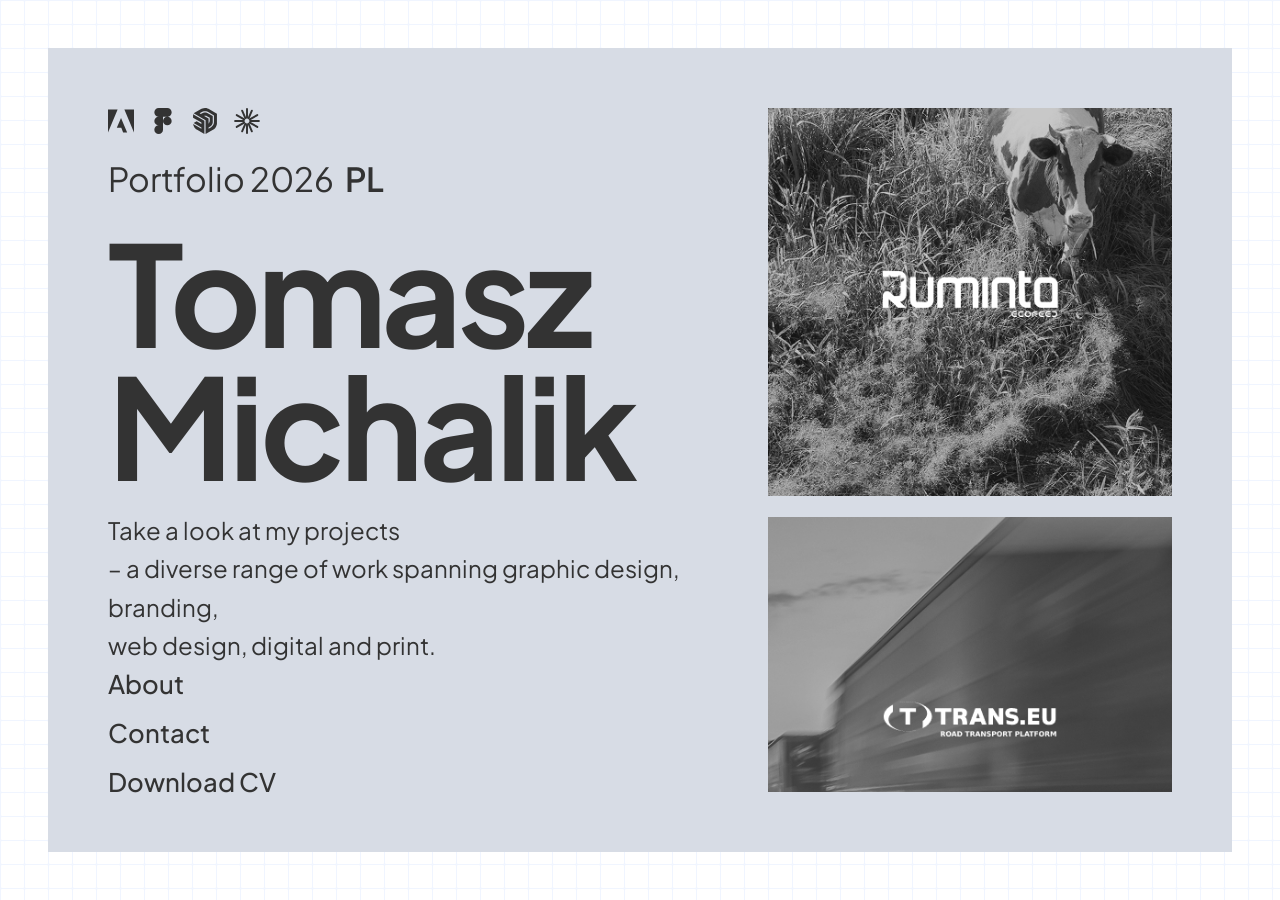
==== index-en.html @ 802dff2e "Nowy projekt: eneon (identyfikacja + strona www) - Układ galerii jak salon masażu (3 małe kafle + du" ====
<!DOCTYPE html>
<html lang="en">
<head>
  <meta charset="utf-8">
  <meta name="viewport" content="width=device-width, initial-scale=1">
  <title>Tomasz Michalik — Portfolio 2026</title>
  <meta name="description" content="Portfolio 2026 — Tomasz Michalik, UI / UX Designer. Selected work, approach and contact.">
  <link rel="icon" href="favicon.svg" type="image/svg+xml">
  <link rel="preconnect" href="https://fonts.googleapis.com">
  <link rel="preconnect" href="https://fonts.gstatic.com" crossorigin>
  <link href="https://fonts.googleapis.com/css2?family=Plus+Jakarta+Sans:wght@300;400;500;600;700;800&display=swap" rel="stylesheet">
  <link rel="stylesheet" href="css/styles.css">
</head>
<body class="home">

  <main class="home-frame">

    <!-- LEFT COLUMN: hero -->
    <section class="hero-left">
      <div class="hero-top">
        <div class="hero-tools" aria-label="Tools">
          <svg viewBox="0 0 24 24" fill="currentColor" role="img" aria-label="Adobe"><path d="M13.97 22.62l-1.69-4.28H8.12l3.9-9.14 5.66 13.42zM8.88 1.38H0v21.24L8.88 1.38zM24 1.38h-8.88L24 22.62V1.38z"/></svg>
          <svg viewBox="0 0 24 24" fill="currentColor" role="img" aria-label="Figma"><path d="M12 12a4 4 0 1 1 8 0 4 4 0 0 1-8 0zM8 24a4 4 0 0 0 4-4v-4H8a4 4 0 1 0 0 8zM4 12a4 4 0 0 1 4-4h4v8H8a4 4 0 0 1-4-4zM4 4a4 4 0 0 1 4-4h4v8H8a4 4 0 0 1-4-4zM12 0h4a4 4 0 1 1 0 8h-4V0z"/></svg>
          <svg viewBox="0 0 24 24" fill="currentColor" role="img" aria-label="SketchUp"><path d="M.968 9.027l7.717 4.428-.006 1.32-4.39-2.518-2.763 1.57 7.148 4.12.005 1.27-7.658-4.405c.02.516.488 2.106 1.383 3.337.91 1.247 1.946 1.776 1.946 1.776L11.428 24V11.849L.975 5.846zm22.064-3.8L15.22.723S13.982 0 12.008 0C9.952 0 8.76.746 8.76.746l-7.236 4.14 11.009 6.328V24l7.245-4.136s1.295-.715 2.279-2.414c.867-1.496.975-2.943.975-2.943zM11.251 7.308s1.615-.298 2.98.49l2.171 1.25s.003 1.097.003 2.736c0 1.313-1.112 2.674-1.112 2.674l.002-4.816zm6.402 10.562l-2.358 1.353v-1.269l1.835-1.05c1.748-1.26 2.037-3.117 2.037-3.761l-.007-5.705-5.006-2.881s-.76-.499-2.129-.499c-1.367 0-2.113.461-2.113.461L8.154 5.53l-1.11-.641L9.473 3.5s.95-.527 2.544-.527c1.462 0 2.6.571 2.6.571L20.27 6.81l-.007 6.226c.04.957-.406 3.296-2.61 4.835z"/></svg>
          <svg viewBox="0 0 24 24" role="img" aria-label="Claude"><g stroke="currentColor" stroke-width="1.8" stroke-linecap="round"><line x1="15" y1="12" x2="23" y2="12"/><line x1="14.6" y1="13.5" x2="21.5" y2="17.5"/><line x1="13.5" y1="14.6" x2="16.5" y2="21.5"/><line x1="12" y1="15" x2="12" y2="23"/><line x1="10.5" y1="14.6" x2="7.5" y2="21.5"/><line x1="9.4" y1="13.5" x2="2.5" y2="17.5"/><line x1="9" y1="12" x2="1" y2="12"/><line x1="9.4" y1="10.5" x2="2.5" y2="6.5"/><line x1="10.5" y1="9.4" x2="7.5" y2="2.5"/><line x1="12" y1="9" x2="12" y2="1"/><line x1="13.5" y1="9.4" x2="16.5" y2="2.5"/><line x1="14.6" y1="10.5" x2="21.5" y2="6.5"/></g></svg>
        </div>
        <a class="hero-eyebrow hero-lang" href="index.html" aria-label="Przełącz na polski">Portfolio 2026 <span class="lang">PL</span></a>
        <h1 class="hero-name">Tomasz<br>Michalik</h1>
        <p class="hero-role">Take a look at my projects<br>– a diverse range of work spanning graphic design, branding,<br>web design, digital and print.</p>
      </div>
      <nav class="hero-nav" aria-label="Navigation">
        <a href="o-mnie-en.html">About</a>
        <a href="kontakt-en.html">Contact</a>
        <a href="assets/CV%20Tomasz%20Michalik.pdf" download="CV Tomasz Michalik.pdf">Download CV</a>
      </nav>
    </section>

    <!-- RIGHT COLUMN: vertical gallery (scrolls inside the column) -->
    <aside class="hero-gallery" aria-label="Selected work">
      <a class="work" href="praca.html?id=1&lang=en">
        <img src="images/ruminta/miniatura.jpg" alt="ruminta" loading="lazy">
        <div class="work__info"><h3>ruminta</h3><p>Visual identity</p><span class="work__cta">See more <span class="arrow">→</span></span></div>
      </a>
      <a class="work" href="praca.html?id=2&lang=en">
        <img src="images/trans/miniatura.jpg" alt="trans" loading="lazy">
        <div class="work__info"><h3>trans</h3><p>Trade-show & print</p><span class="work__cta">See more <span class="arrow">→</span></span></div>
      </a>
      <a class="work" href="praca.html?id=3&lang=en">
        <img src="images/pitd/miniatura.jpg" alt="PITD" loading="lazy">
        <div class="work__info"><h3>PITD</h3><p>Reports & publications</p><span class="work__cta">See more <span class="arrow">→</span></span></div>
      </a>
      <a class="work" href="praca.html?id=7&lang=en">
        <img src="images/malamut/miniatura.jpg" alt="malamut" loading="lazy">
        <div class="work__info"><h3>malamut</h3><p>Social media & AI film</p><span class="work__cta">See more <span class="arrow">→</span></span></div>
      </a>
      <a class="work" href="praca.html?id=8&lang=en">
        <img src="images/salon-masazu/miniatura.jpg" alt="massage salon" loading="lazy">
        <div class="work__info"><h3>massage salon</h3><p>New project</p><span class="work__cta">See more <span class="arrow">→</span></span></div>
      </a>
      <a class="work" href="praca.html?id=9&lang=en">
        <img src="images/eneon/miniatura.jpg" alt="eneon" loading="lazy">
        <div class="work__info"><h3>eneon</h3><p>New project</p><span class="work__cta">See more <span class="arrow">→</span></span></div>
      </a>
      <a class="work" href="praca.html?id=5&lang=en">
        <img src="images/vetamina/miniatura.jpg" alt="VetAnima" loading="lazy">
        <div class="work__info"><h3>VetAnima</h3><p>Branding & packaging</p><span class="work__cta">See more <span class="arrow">→</span></span></div>
      </a>
      <a class="work" href="praca.html?id=6&lang=en">
        <img src="images/logo/miniatura.jpg" alt="Logotypes" loading="lazy">
        <div class="work__info"><h3>Logotypes</h3><p>Logo design</p><span class="work__cta">See more <span class="arrow">→</span></span></div>
      </a>
      <a class="work" href="https://portfolio-tomasz-michalik-2026.vercel.app/index-en" target="_blank" rel="noopener">
        <img src="images/ux.jpg" alt="UI / UX Design" loading="lazy">
        <div class="work__info"><h3>UI / UX Design</h3><p>Product portfolio</p><span class="work__cta">View portfolio <span class="arrow">→</span></span></div>
      </a>
    </aside>

  </main>

  <script src="js/main.js"></script>
</body>
</html>
---- css/styles.css ----
/* =========================================================================
   Portfolio Tomasz Michalik — style współdzielone
   Minimalizm czarno-biały, dużo whitespace'u, sans-serif.
   Wszystkie kolory jako zmienne CSS → łatwa zmiana motywu / dark mode później.
   ========================================================================= */

:root {
  --bg:        #ffffff;
  --bg-soft:   #f5f5f4;
  --fg:        #333333;
  --muted:     #6b6b6b;
  --line:      #e6e6e4;
  --card:      #f7f7f6;
  --accent:    #333333;
  --accent-fg: #ffffff;

  --green:     #D7DCE5;   /* kolor tła panelu strony głównej (dawniej zielony) */
  --frame:     48px;      /* ramka dookoła hero */

  --maxw: 1180px;
  --gutter: clamp(20px, 5vw, 64px);
  --radius: 0px;   /* surowy charakter — bez zaokrągleń */

  --font-body: "Plus Jakarta Sans", system-ui, -apple-system, "Segoe UI", Roboto, sans-serif;
  --font-head: "Plus Jakarta Sans", var(--font-body);

  --ease: cubic-bezier(0.22, 1, 0.36, 1);
  --dur: 0.6s;
}

/* ----- reset ----- */
*, *::before, *::after { box-sizing: border-box; margin: 0; padding: 0; }
html { scroll-behavior: smooth; -webkit-text-size-adjust: 100%; }
body {
  font-family: var(--font-body);
  background: var(--bg);
  color: var(--fg);
  line-height: 1.6;
  font-size: 17px;
  -webkit-font-smoothing: antialiased;
  text-rendering: optimizeLegibility;
}
img { max-width: 100%; display: block; }
a { color: inherit; text-decoration: none; }
ul { list-style: none; }
button { font: inherit; cursor: pointer; border: none; background: none; color: inherit; }

/* ----- layout ----- */
.wrap { width: 100%; max-width: var(--maxw); margin-inline: auto; padding-inline: var(--gutter); }
section { padding-block: clamp(64px, 12vh, 140px); }
.eyebrow {
  font-size: 13px; letter-spacing: 0.18em; text-transform: uppercase;
  color: var(--muted); font-weight: 600;
}

/* ----- typografia ----- */
h1, h2, h3 { font-family: var(--font-head); font-weight: 600; line-height: 1.05; letter-spacing: -0.02em; }
h1 { font-size: clamp(2.6rem, 9vw, 6.2rem); }
h2 { font-size: clamp(1.9rem, 4.5vw, 3.2rem); }
h3 { font-size: clamp(1.2rem, 2.4vw, 1.6rem); }
.lead { font-size: clamp(1.05rem, 2.2vw, 1.35rem); color: var(--muted); max-width: 56ch; }

/* =========================================================================
   Nawigacja (sticky, przezroczysta → tło + cień po przewinięciu)
   ========================================================================= */
.nav {
  position: fixed; inset: 0 0 auto 0; z-index: 100;
  display: flex; align-items: center; justify-content: space-between;
  padding: 18px var(--gutter);
  transition: background var(--dur) var(--ease), box-shadow var(--dur) var(--ease), padding var(--dur) var(--ease);
}
.nav.scrolled {
  background: color-mix(in srgb, var(--bg) 82%, transparent);
  backdrop-filter: saturate(180%) blur(12px);
  box-shadow: 0 1px 0 var(--line);
  padding-block: 12px;
}
.nav__brand { font-family: var(--font-head); font-weight: 600; font-size: 1.05rem; letter-spacing: -0.01em; }
.nav__brand span { color: var(--muted); }
.nav__links { display: flex; gap: 28px; align-items: center; }
.nav__links a {
  position: relative; font-size: 0.96rem; color: var(--muted);
  transition: color 0.25s var(--ease);
}
.nav__links a::after {
  content: ""; position: absolute; left: 0; bottom: -6px; height: 2px; width: 0;
  background: var(--fg); transition: width 0.3s var(--ease);
}
.nav__links a:hover { color: var(--fg); }
.nav__links a:hover::after { width: 100%; }
.nav__links a.active { color: var(--fg); }
.nav__links a.active::after { width: 100%; }

.nav__toggle { display: none; width: 28px; height: 22px; position: relative; }
.nav__toggle span {
  position: absolute; left: 0; height: 2px; width: 100%; background: var(--fg);
  transition: transform 0.3s var(--ease), opacity 0.3s var(--ease);
}
.nav__toggle span:nth-child(1) { top: 2px; }
.nav__toggle span:nth-child(2) { top: 10px; }
.nav__toggle span:nth-child(3) { top: 18px; }
.nav.open .nav__toggle span:nth-child(1) { transform: translateY(8px) rotate(45deg); }
.nav.open .nav__toggle span:nth-child(2) { opacity: 0; }
.nav.open .nav__toggle span:nth-child(3) { transform: translateY(-8px) rotate(-45deg); }

/* =========================================================================
   Przyciski
   ========================================================================= */
.btn {
  display: inline-flex; align-items: center; gap: 10px;
  padding: 14px 26px;
  font-weight: 500; font-size: 0.98rem;
  background: var(--accent); color: var(--accent-fg);
  transition: transform 0.3s var(--ease), box-shadow 0.3s var(--ease), opacity 0.3s var(--ease);
}
.btn:hover { transform: translateY(-2px); box-shadow: 0 12px 30px -12px var(--accent); }
.btn:active { transform: translateY(0); }
.btn .arrow { transition: transform 0.3s var(--ease); }
.btn:hover .arrow { transform: translateX(4px); }
.btn--ghost { background: transparent; color: var(--fg); border: 1px solid var(--line); }
.btn--ghost:hover { background: var(--bg-soft); box-shadow: none; }

/* =========================================================================
   Hero (Start) — kaskadowe wejście elementów
   ========================================================================= */
.hero { min-height: 100svh; display: flex; align-items: center; padding-top: 80px; }
.hero__inner { display: flex; flex-direction: column; gap: 22px; }
.hero h1 { margin-top: 6px; }
.hero__title-2 { color: var(--muted); }
.hero__cta { margin-top: 14px; display: flex; gap: 14px; flex-wrap: wrap; }

/* wejście */
.fade-up { opacity: 0; transform: translateY(26px); animation: fadeUp 0.9s var(--ease) forwards; }
.fade-up.d1 { animation-delay: 0.05s; }
.fade-up.d2 { animation-delay: 0.18s; }
.fade-up.d3 { animation-delay: 0.31s; }
.fade-up.d4 { animation-delay: 0.44s; }
.fade-up.d5 { animation-delay: 0.57s; }
@keyframes fadeUp { to { opacity: 1; transform: none; } }

/* =========================================================================
   Scroll-reveal (IntersectionObserver dodaje .is-visible)
   ========================================================================= */
.reveal { opacity: 0; transform: translateY(32px); transition: opacity 0.8s var(--ease), transform 0.8s var(--ease); }
.reveal.is-visible { opacity: 1; transform: none; }
.reveal.d1 { transition-delay: 0.08s; }
.reveal.d2 { transition-delay: 0.16s; }
.reveal.d3 { transition-delay: 0.24s; }
.reveal.d4 { transition-delay: 0.32s; }

/* nagłówek sekcji */
.section-head { display: flex; flex-direction: column; gap: 14px; margin-bottom: clamp(32px, 6vh, 64px); max-width: 70ch; }

/* =========================================================================
   Siatka projektów + karty
   ========================================================================= */
.grid {
  display: grid; gap: clamp(16px, 2.5vw, 28px);
  grid-template-columns: repeat(auto-fill, minmax(min(100%, 320px), 1fr));
}
.card {
  position: relative; overflow: hidden; border-radius: var(--radius);
  background: var(--card); border: 1px solid var(--line);
  aspect-ratio: 4 / 3; cursor: pointer;
  transition: transform 0.4s var(--ease), box-shadow 0.4s var(--ease);
}
.card:hover { transform: translateY(-6px); box-shadow: 0 24px 50px -24px rgba(0,0,0,0.28); }
.card__media { width: 100%; height: 100%; }
.card__media img { width: 100%; height: 100%; object-fit: cover; transition: transform 0.7s var(--ease); }
.card:hover .card__media img { transform: scale(1.06); }
.card__overlay {
  position: absolute; inset: auto 0 0 0; padding: 20px;
  display: flex; align-items: flex-end; justify-content: space-between; gap: 12px;
  background: linear-gradient(to top, rgba(0,0,0,0.62), transparent);
  color: #fff; transform: translateY(8px); opacity: 0;
  transition: opacity 0.4s var(--ease), transform 0.4s var(--ease);
}
.card:hover .card__overlay { opacity: 1; transform: none; }
.card__title { font-family: var(--font-head); font-weight: 600; font-size: 1.1rem; }
.card__tag { font-size: 0.82rem; opacity: 0.8; }
.card__plus {
  width: 38px; height: 38px; border-radius: 50%; flex: none;
  display: grid; place-items: center; background: rgba(255,255,255,0.16);
  border: 1px solid rgba(255,255,255,0.4);
}

/* =========================================================================
   Lightbox
   ========================================================================= */
.lightbox {
  position: fixed; inset: 0; z-index: 200; display: grid; place-items: center;
  padding: clamp(16px, 5vw, 60px);
  background: rgba(10,10,10,0.92); backdrop-filter: blur(6px);
  opacity: 0; visibility: hidden; transition: opacity 0.35s var(--ease), visibility 0.35s;
}
.lightbox.open { opacity: 1; visibility: visible; }
.lightbox__img {
  max-width: 100%; max-height: 82vh; border-radius: 10px;
  transform: scale(0.94); transition: transform 0.35s var(--ease);
  box-shadow: 0 30px 80px -20px rgba(0,0,0,0.6);
}
.lightbox.open .lightbox__img { transform: scale(1); }
.lightbox__caption { position: absolute; bottom: 26px; left: 0; right: 0; text-align: center; color: #fff; opacity: 0.85; font-size: 0.95rem; }
.lightbox__btn {
  position: absolute; top: 50%; transform: translateY(-50%);
  width: 52px; height: 52px; border-radius: 50%;
  display: grid; place-items: center; color: #fff;
  background: rgba(255,255,255,0.1); border: 1px solid rgba(255,255,255,0.25);
  transition: background 0.25s var(--ease), transform 0.25s var(--ease);
}
.lightbox__btn:hover { background: rgba(255,255,255,0.22); }
.lightbox__prev { left: clamp(10px, 3vw, 32px); }
.lightbox__next { right: clamp(10px, 3vw, 32px); }
.lightbox__close { top: clamp(16px, 4vw, 32px); right: clamp(16px, 4vw, 32px); transform: none; }
.lightbox__close:hover { transform: rotate(90deg); }
@media (max-width: 640px) {
  .lightbox__prev { left: 8px; } .lightbox__next { right: 8px; }
  .lightbox__btn { width: 44px; height: 44px; }
}

/* =========================================================================
   O mnie
   ========================================================================= */

/* =========================================================================
   Kontakt
   ========================================================================= */
.contact__big { font-family: var(--font-head); font-weight: 600; font-size: clamp(2rem, 7vw, 4.2rem); letter-spacing: -0.02em; overflow-wrap: anywhere; }
.contact__big a { background: linear-gradient(var(--fg), var(--fg)) left bottom / 0% 2px no-repeat; transition: background-size 0.4s var(--ease); }
.contact__big a:hover { background-size: 100% 2px; }
.socials { display: grid; grid-template-columns: repeat(auto-fit, minmax(220px, 1fr)); gap: 16px; margin-top: 48px; }
.social-card {
  display: flex; align-items: center; justify-content: space-between;
  padding: 22px 24px; border-radius: var(--radius);
  border: 1px solid var(--line); background: var(--bg-soft);
  transition: transform 0.3s var(--ease), background 0.3s var(--ease);
}
.social-card:hover { transform: translateY(-4px); background: var(--card); }
.social-card .arrow { transition: transform 0.3s var(--ease); color: var(--muted); }
.social-card:hover .arrow { transform: translate(3px, -3px); color: var(--fg); }

/* =========================================================================
   Stopka
   ========================================================================= */
.footer {
  border-top: 1px solid var(--line);
  padding-block: 48px;
  display: flex; flex-wrap: wrap; gap: 18px; align-items: center; justify-content: space-between;
  color: var(--muted); font-size: 0.92rem;
}
.footer__links { display: flex; gap: 22px; flex-wrap: wrap; }
.footer__links a { transition: color 0.25s var(--ease); }
.footer__links a:hover { color: var(--fg); }

/* =========================================================================
   Responsywność nawigacji (menu mobilne)
   ========================================================================= */
@media (max-width: 720px) {
  .nav__toggle { display: block; z-index: 110; }
  .nav__links {
    position: fixed; inset: 0; flex-direction: column; justify-content: center;
    gap: 26px; background: var(--bg); font-size: 1.4rem;
    transform: translateY(-100%); transition: transform 0.45s var(--ease);
  }
  .nav__links a { color: var(--fg); }
  .nav.open .nav__links { transform: none; }
  .hero { min-height: 92svh; }
}

/* =========================================================================
   STRONA GŁÓWNA — hero pełnoekranowy (zielone tło, ramka 48px,
   lewa kolumna + przewijana pionowa galeria prac)
   ========================================================================= */
body.home {
  background: var(--bg);     /* biały — tworzy ramkę dookoła panelu */
  height: 100svh;
  overflow: hidden;          /* brak scrolla całej strony — tylko galeria scrolluje */
  padding: var(--frame);     /* biały margines 48px z każdej strony */
}
.home-frame {
  height: 100%;
  background: var(--green);  /* zielony panel wewnątrz białej ramki */
  display: grid;
  grid-template-columns: 1fr clamp(340px, 38%, 560px);
  grid-template-rows: minmax(0, 1fr);   /* wiersz wypełnia panel → nav na dole, galeria scrolluje */
  gap: clamp(24px, 3vw, 56px);
  padding: 60px;            /* 60px od narożnika do treści */
}

/* lewa kolumna — blok tekstu u góry, nawigacja na dole */
.hero-left {
  padding: 0;                /* nadpisz globalny section { padding-block } */
  height: 100%; min-height: 0;
  display: grid; grid-template-rows: 1fr auto;   /* tekst u góry, nawigacja w dolnym wierszu */
  color: var(--fg);
  opacity: 0; transform: translateY(20px);
  animation: fadeUp 0.9s var(--ease) 0.05s forwards;
}
.hero-top { align-self: start; }
.hero-tools { display: flex; align-items: center; gap: 16px; margin-bottom: 18px; color: var(--fg); }
.hero-tools svg { width: 26px; height: 26px; display: block; }
.hero-eyebrow { font-size: clamp(22px, 2.6vw, 40px); font-weight: 400; letter-spacing: -0.005em; }
.hero-lang { display: inline-flex; align-items: baseline; gap: 0.35em; width: max-content; position: relative; padding-bottom: 6px; }
.hero-lang::after {
  content: ""; position: absolute; left: 0; bottom: 0; height: 2px; width: 0;
  background: var(--fg); transition: width 0.3s var(--ease);
}
.hero-lang:hover::after { width: 100%; }
.hero-lang .lang { font-size: 1em; font-weight: 600; }
.hero-name {
  font-family: var(--font-head); font-weight: 700;
  font-size: clamp(3.4rem, 11vw, 140px); line-height: 0.95; letter-spacing: -0.03em;
  margin: 0.1em 0 0.14em;
}
.hero-role { font-size: 24px; font-weight: 400; }
.hero-nav { display: flex; flex-direction: column; gap: 6px; align-self: end; }
.hero-nav a {
  width: max-content; font-size: clamp(1.2rem, 2.2vw, 1.6rem); font-weight: 500;
  position: relative; padding-bottom: 2px;
}
.hero-nav a::after {
  content: ""; position: absolute; left: 0; bottom: 0; height: 2px; width: 0;
  background: var(--fg); transition: width 0.3s var(--ease);
}
.hero-nav a:hover::after { width: 100%; }

/* prawa kolumna — galeria */
.hero-gallery {
  height: 100%; overflow-y: auto; overflow-x: hidden;
  display: flex; flex-direction: column; gap: clamp(14px, 1.6vw, 22px);
  scroll-behavior: smooth;
  scrollbar-width: none;            /* ukryj windę (Firefox) */
  -ms-overflow-style: none;
  opacity: 0; transform: translateY(20px);
  animation: fadeUp 0.9s var(--ease) 0.2s forwards;
}
.hero-gallery::-webkit-scrollbar { display: none; }   /* ukryj windę (WebKit) */

.work {
  display: block; position: relative; flex: none; cursor: pointer;
  color: inherit; text-decoration: none;
  overflow: hidden; background: rgba(0,0,0,0.08);
  transition: transform 0.4s var(--ease), box-shadow 0.4s var(--ease);
}
.work img {
  width: 100%; height: auto; display: block;
  filter: grayscale(1) contrast(1.02);
  transition: filter 0.5s var(--ease), transform 0.6s var(--ease);
}
.work:hover { transform: translateY(-3px); box-shadow: 0 22px 44px -22px rgba(0,0,0,0.45); }
.work:hover img { filter: grayscale(0); transform: scale(1.03); }
.work:focus-visible { outline: 3px solid var(--fg); outline-offset: 3px; }

.work__info {
  position: absolute; inset: auto 0 0 0; padding: 18px 20px;
  background: linear-gradient(to top, rgba(0,0,0,0.7), transparent);
  color: #fff; opacity: 0; transform: translateY(10px);
  transition: opacity 0.4s var(--ease), transform 0.4s var(--ease);
}
.work:hover .work__info, .work:focus-visible .work__info { opacity: 1; transform: none; }
.work__info h3, .work__info p { display: none; }   /* na hoverze tylko przycisk */
.work__cta {
  display: inline-flex; align-items: center; gap: 8px;
  padding: 9px 16px; background: #fff; color: #333333;
  font-size: 0.85rem; font-weight: 700; letter-spacing: 0.01em;
}
.work__cta .arrow { transition: transform 0.3s var(--ease); }
.work:hover .work__cta .arrow { transform: translateX(4px); }

/* responsywność: na mniejszych ekranach strona staje się przewijalna */
@media (max-width: 860px) {
  body.home { height: auto; overflow: auto; padding: 16px; }
  .home-frame { height: auto; min-height: calc(100svh - 32px); grid-template-columns: 1fr; grid-template-rows: auto auto; padding: 28px; gap: 36px; }
  .hero-left { height: auto; display: block; }
  .hero-nav { margin-top: 40px; }
  .hero-gallery { height: auto; overflow: visible; padding-right: 0; }
  /* brak hovera na dotyku → prace od razu w kolorze, opis i przycisk widoczne */
  .work img { filter: none; }
  .work__info { opacity: 1; transform: none; }
}

/* =========================================================================
   Podstrona projektu (praca.html)
   ========================================================================= */
/* Układ: zielony panel nawigacji (lewa) + przewijana treść (prawa) */
body.project, body.about { background: var(--bg); height: 100svh; overflow: hidden; padding: var(--frame); }

/* Delikatna siatka (papier milimetrowy) w białej ramie / tle — jaśniejsza, 24px */
/* Siatka pojawia sie TYLKO pod kursorem (tlo zostaje biale) */
body.home, body.project, body.about {
  background-image:
    radial-gradient(#F0F5FF 1px, transparent 1.6px),
    linear-gradient(#F0F5FF 1px, transparent 1px),
    linear-gradient(90deg, #F0F5FF 1px, transparent 1px);
  background-size: 24px 24px;
  background-position: -11.5px -11.5px, 0 0, 0 0;
}
.home-frame, .project-frame { position: relative; z-index: 1; }
.project-frame {
  height: 100%; overflow: hidden;
  display: grid; grid-template-columns: clamp(340px, 33%, 520px) 1fr;
  grid-template-rows: minmax(0, 1fr); gap: clamp(20px, 2.5vw, 48px);
}
.project-side {
  background: var(--green); color: var(--fg);
  padding: clamp(32px, 2.6vw, 48px);
  display: flex; flex-direction: column; min-height: 0; overflow: hidden;
}
.ps-projnav { display: flex; gap: 10px; margin-bottom: 22px; }
.ps-home { font-size: clamp(16px, 1.5vw, 22px); font-weight: 500; position: relative; width: max-content; padding-bottom: 3px; }
.ps-home::after { content: ""; position: absolute; left: 0; bottom: 0; height: 2px; width: 0; background: var(--fg); transition: width 0.3s var(--ease); }
.ps-home:hover::after { width: 100%; }
.ps-title { font-family: var(--font-head); font-weight: 700; font-size: clamp(1.9rem, 3vw, 3rem); line-height: 0.98; letter-spacing: -0.02em; margin: 0.5em 0 0.4em; }
.ps-desc { font-size: clamp(0.95rem, 1.1vw, 1.05rem); opacity: 0.78; max-width: 38ch; }
.ps-link {
  display: inline-flex; align-items: center; gap: 6px; width: max-content;
  margin-top: 16px; padding-bottom: 2px;
  font-weight: 600; font-size: clamp(0.95rem, 1.1vw, 1.05rem); white-space: nowrap;
  border-bottom: 1px solid currentColor;
  transition: opacity 0.25s var(--ease);
}
.ps-link:hover { opacity: 0.6; }
.cat-nav { display: flex; flex-direction: column; gap: 10px; margin-top: auto; padding-top: clamp(22px, 4vh, 40px); }
.cat-nav a { font-size: clamp(1rem, 1.25vw, 1.15rem); font-weight: 500; position: relative; width: max-content; padding-bottom: 2px; }
.cat-nav a::after { content: ""; position: absolute; left: 0; bottom: 0; height: 2px; width: 0; background: var(--fg); transition: width 0.3s var(--ease); }
.cat-nav a:hover::after, .cat-nav a.active::after { width: 100%; }
.cat-nav a.active { font-weight: 700; }
.project-content { height: 100%; overflow-y: auto; min-height: 0; padding-right: 8px; scrollbar-width: thin; scroll-behavior: smooth; }
.project-content::-webkit-scrollbar { width: 8px; }
.project-content::-webkit-scrollbar-thumb { background: var(--line); border-radius: 99px; }

@media (max-width: 860px) {
  body.project, body.about { height: auto; overflow: auto; padding: 16px; }
  .project-frame { height: auto; min-height: calc(100svh - 32px); grid-template-columns: 1fr; grid-template-rows: auto auto; gap: 16px; }
  .project-side { padding: 28px; }
  .project-content { height: auto; overflow: visible; padding-right: 0; }
}

.pc-inner { padding: clamp(14px, 1.4vw, 26px); }
.back { display: inline-flex; align-items: center; gap: 8px; color: var(--muted); font-weight: 500; margin-bottom: 24px; transition: color 0.25s var(--ease); }
.back:hover { color: var(--fg); }
.back .arrow { transition: transform 0.3s var(--ease); }
.back:hover .arrow { transform: translateX(-4px); }
.proj-cover { overflow: hidden; background: var(--card); border: 1px solid var(--line); }
.proj-cover img { width: 100%; display: block; }
/* wariant z ramką urządzenia (laptop) — bez tła/obramowania kafelka */
.proj-cover--device { background: none; border: none; overflow: visible; padding: clamp(6px, 2vw, 22px) 0; }
/* Mockup laptopa z paskiem wyszukiwarki w obrebie ekranu (cover slidera) */
.laptop { width: 100%; max-width: 920px; margin: 0 auto; }
.laptop__screen { background: #111; border: 12px solid #111; border-radius: 16px; overflow: hidden; box-shadow: 0 30px 60px -30px rgba(0,0,0,0.5); }
.laptop__bar { display: flex; align-items: center; gap: 12px; height: 34px; padding: 0 14px; background: #ededed; }
.browser__dots { display: flex; gap: 6px; flex: none; }
.browser__dots span { width: 9px; height: 9px; border-radius: 50%; background: #c4c4c4; }
.browser__url { flex: 1; max-width: 520px; height: 18px; background: #fff; border: 1px solid #dcdcdc; }
.laptop__view { position: relative; aspect-ratio: 16 / 9; overflow: hidden; background: #f3f3f1; }
.laptop__base { position: relative; height: 14px; width: 112%; margin: 0 -6%; background: linear-gradient(#d8d8d8, #a6a6a6); border-radius: 0 0 12px 12px; }
.laptop__notch { position: absolute; top: 0; left: 50%; transform: translateX(-50%); width: 96px; height: 7px; background: #9a9a9a; border-radius: 0 0 8px 8px; }
.slides { position: absolute; inset: 0; }
.slides img { position: absolute; inset: 0; width: 100%; height: 100%; object-fit: cover; opacity: 0; transition: opacity 0.7s var(--ease); }
.slides img.is-on { opacity: 1; }
.laptop__dots { display: flex; justify-content: center; gap: 9px; margin-top: 16px; }
.laptop__dots button { width: 9px; height: 9px; background: var(--line); padding: 0; transition: background 0.25s var(--ease), transform 0.25s var(--ease); }
.laptop__dots button.on { background: var(--fg); transform: scale(1.25); }

/* Kafelek aplikacji mobilnej — ta sama wysokosc co reszta, cala grafika wpisana */
.work--portrait { aspect-ratio: 16 / 9; }
.work--portrait img { width: 100%; height: 100%; object-fit: contain; }

/* Mockup telefonu (cover slidera) */
.phone { width: 100%; max-width: 290px; margin: 0 auto; }
.phone__screen { position: relative; aspect-ratio: 9 / 19.5; background: #000; border: 10px solid #111; border-radius: 40px; overflow: hidden; box-shadow: 0 30px 60px -28px rgba(0,0,0,0.5); }
.phone__notch { position: absolute; top: 0; left: 50%; transform: translateX(-50%); width: 42%; height: 22px; background: #111; border-radius: 0 0 16px 16px; z-index: 2; }
@media (prefers-reduced-motion: reduce) { .slides img { transition: none; } }
.proj-section { scroll-margin-top: 20px; padding: clamp(28px, 3vw, 48px) 0; border-top: 1px solid var(--line); }
.proj-section:first-of-type { border-top: none; padding-top: clamp(20px, 2.5vw, 36px); }
.proj-section h2 { font-size: clamp(1.4rem, 2.4vw, 2rem); margin-bottom: 18px; }
.proj-section__ph { border: 1px dashed var(--line); background: var(--bg-soft); min-height: 200px; display: grid; place-items: center; color: var(--muted); font-size: 0.9rem; text-align: center; padding: 20px; }

/* Galeria projektu (bento) — gdy projekt ma pole `gallery` (np. ruminta).
   Bez slidera i menu kategorii; 14 grafik ułożonych wg podglądu. */
/* jeden, wspólny odstęp `a` — między grafikami ORAZ wokół galerii (panel/góra/dół) */
body.gallery-page { --ga: clamp(14px, 1.4vw, 22px); }
body.gallery-page .project-frame { gap: var(--ga); }
body.gallery-page .pc-inner { padding: 0 var(--ga) var(--ga); }   /* góra 0 — równo z górą szarego panelu */
.proj-gallery {
  display: grid;
  grid-template-columns: repeat(3, 1fr);
  gap: var(--ga);
  /* grid-template-rows ustawiane w JS = kwadratowe komórki (wiersz = szerokość kolumny) */
}
/* układ "ruminta" — 14 grafik */
.proj-gallery--ruminta {
  grid-template-areas:
    "g1  g2  g2"
    "g4  g3  g3"
    "g5  g5  g6"
    "g5  g5  g7"
    "g8  g10 g10"
    "g9  g10 g10"
    "g11 g12 g12"
    "g13 g13 g14";
}
/* układ "trans" — 13 grafik; 12 w kwadratowej siatce + baner 13 pełnej szerokości */
.proj-gallery--trans {
  grid-template-areas:
    "t1  t3  t3"
    "t2  t3  t3"
    "t4  t4  t5"
    "t4  t4  t6"
    "t7  t9  t9"
    "t8  t9  t9"
    "t10 t10 t11"
    "t10 t10 t12";
}
/* układ "malamut" — 6 elementów; #1+#2 w słupku, #3 duży 2×2, #4 (film) duży 2×2 */
.proj-gallery--malamut {
  grid-template-areas:
    "m1 m3 m3"
    "m2 m3 m3"
    "m4 m4 m5"
    "m4 m4 m6";
}
/* układ "pitd" — 15 grafik (5 pasów, duże kafle naprzemiennie) */
.proj-gallery--pitd {
  grid-template-areas:
    "p1  p3  p3"
    "p2  p3  p3"
    "p4  p4  p5"
    "p4  p4  p6"
    "p7  p9  p9"
    "p8  p9  p9"
    "p10 p10 p11"
    "p10 p10 p12"
    "p13 p13 p14"
    "p13 p13 p15";
}
/* układ "graylama" — 15 grafik */
.proj-gallery--graylama {
  grid-template-areas:
    "l1  l3  l3"
    "l2  l3  l3"
    "l4  l4  l5"
    "l4  l4  l6"
    "l7  l9  l9"
    "l8  l9  l9"
    "l10 l10 l11"
    "l10 l10 l12"
    "l13 l15 l15"
    "l14 l15 l15";
}
/* układ "vetanima" — 12 grafik (4 pasy); duży kafel 8 po prawej w paśmie C */
.proj-gallery--vetanima {
  grid-template-areas:
    "v1  v3  v3"
    "v2  v3  v3"
    "v4  v4  v5"
    "v4  v4  v6"
    "v7  v8  v8"
    "v9  v8  v8"
    "v10 v10 v11"
    "v10 v10 v12";
}
.proj-gallery img {
  width: 100%; height: 100%; object-fit: cover; display: block;
  background: var(--card); border: 1px solid var(--line);
}
/* box na film (np. malamut #4) — klip pod social media na szarym tle, bez przycinania */
.proj-gallery .gal-video {
  width: 100%; height: 100%; position: relative; overflow: hidden;
  background: #d6d6d6; border: 1px solid var(--line);
  display: flex; align-items: center; justify-content: center;
}
.proj-gallery .gal-video video {
  width: 100%; height: 100%; object-fit: contain; display: block;
}
.proj-gallery .gal-video__ph {
  position: absolute; pointer-events: none;
  color: #9a9a9a; font-weight: 500; letter-spacing: 2px; font-size: 14px;
}
/* układ "logo" — bento (23 kafle); kafel = ikona, po najechaniu zamienia się w logo */
.proj-gallery--logo { grid-template-columns: repeat(3, 1fr); }
.proj-gallery--logo > .logo-swap { position: relative; aspect-ratio: 1 / 1; background: #fff; border: 1px solid var(--line); overflow: hidden; }
.proj-gallery--logo > .logo-swap img {
  position: absolute; inset: 0; width: 100%; height: 100%; object-fit: contain;
  border: 0; background: transparent; padding: clamp(8px, 1vw, 18px);
  transition: opacity .35s var(--ease);
}
.proj-gallery--logo > .logo-swap .logo-swap__logo { opacity: 0; }
.proj-gallery--logo > .logo-swap:hover .logo-swap__ico { opacity: 0; }
.proj-gallery--logo > .logo-swap:hover .logo-swap__logo { opacity: 1; }
/* urządzenia bez hovera (dotyk) — pokaż od razu logo */
@media (hover: none) {
  .proj-gallery--logo > .logo-swap .logo-swap__ico { opacity: 0; }
  .proj-gallery--logo > .logo-swap .logo-swap__logo { opacity: 1; }
}
.proj-gallery--ruminta > img:nth-child(1)  { grid-area: g1;  }
.proj-gallery--ruminta > img:nth-child(2)  { grid-area: g2;  }
.proj-gallery--ruminta > img:nth-child(3)  { grid-area: g3;  }
.proj-gallery--ruminta > img:nth-child(4)  { grid-area: g4;  }
.proj-gallery--ruminta > img:nth-child(5)  { grid-area: g5;  }
.proj-gallery--ruminta > img:nth-child(6)  { grid-area: g6;  }
.proj-gallery--ruminta > img:nth-child(7)  { grid-area: g7;  }
.proj-gallery--ruminta > img:nth-child(8)  { grid-area: g8;  }
.proj-gallery--ruminta > img:nth-child(9)  { grid-area: g9;  }
.proj-gallery--ruminta > img:nth-child(10) { grid-area: g10; }
.proj-gallery--ruminta > img:nth-child(11) { grid-area: g11; }
.proj-gallery--ruminta > img:nth-child(12) { grid-area: g12; }
.proj-gallery--ruminta > img:nth-child(13) { grid-area: g13; }
.proj-gallery--ruminta > img:nth-child(14) { grid-area: g14; }
.proj-gallery--trans > img:nth-child(1)  { grid-area: t1;  }
.proj-gallery--trans > img:nth-child(2)  { grid-area: t2;  }
.proj-gallery--trans > img:nth-child(3)  { grid-area: t3;  }
.proj-gallery--trans > img:nth-child(4)  { grid-area: t4;  }
.proj-gallery--trans > img:nth-child(5)  { grid-area: t5;  }
.proj-gallery--trans > img:nth-child(6)  { grid-area: t6;  }
.proj-gallery--trans > img:nth-child(7)  { grid-area: t7;  }
.proj-gallery--trans > img:nth-child(8)  { grid-area: t8;  }
.proj-gallery--trans > img:nth-child(9)  { grid-area: t9;  }
.proj-gallery--trans > img:nth-child(10) { grid-area: t10; }
.proj-gallery--trans > img:nth-child(11) { grid-area: t11; }
.proj-gallery--trans > img:nth-child(12) { grid-area: t12; }
.proj-gallery--trans > img:nth-child(13) { grid-column: 1 / -1; height: auto; align-self: start; }   /* baner pełnej szerokości — cała grafika bez przycięcia */
/* układ "eneon" — jak salon masażu: 3 małe kwadraty (lewa kolumna: #1,#2,#6), #3 duży, #4/#5 pełna szerokość przy prawej krawędzi */
.proj-gallery--eneon {
  grid-template-columns: repeat(3, 1fr);
  grid-template-areas: none;
  align-items: start;
}
.proj-gallery--eneon > img { object-fit: cover; }
.proj-gallery--eneon > :nth-child(1) { grid-column: 1; grid-row: 1; aspect-ratio: 1 / 1; }   /* #1 — mały, lewo-góra */
.proj-gallery--eneon > :nth-child(2) { grid-column: 1; grid-row: 2; aspect-ratio: 1 / 1; }   /* #2 — mały, lewo-środek */
.proj-gallery--eneon > :nth-child(3) { grid-column: 2 / -1; grid-row: 1 / 3; align-self: stretch; }   /* #3 — duży, obok */
.proj-gallery--eneon > :nth-child(4) { grid-column: 2 / -1; height: auto; object-fit: contain; }   /* #4 — pełna szerokość, dociągnięte do prawej */
.proj-gallery--eneon > :nth-child(5) { grid-column: 1; grid-row: 3; aspect-ratio: 1 / 1; height: auto; align-self: start; }   /* #5 (branding) — mały, lewo-dół */
.proj-gallery--malamut > :nth-child(1) { grid-area: m1; }
.proj-gallery--malamut > :nth-child(2) { grid-area: m2; }
.proj-gallery--malamut > :nth-child(3) { grid-area: m4; }
.proj-gallery--malamut > :nth-child(4) { grid-area: m3; }
.proj-gallery--malamut > :nth-child(5) { grid-area: m5; }
.proj-gallery--malamut > :nth-child(6) { grid-area: m6; }
/* układ "salon" — góra jak początek trans: #1 lewo-góra, #2 lewo-dół (słupek), #3 duży obok;
   #4,#5,#6 jedna pod drugą, pełna szerokość, naturalna wysokość (sekcje strony www) */
.proj-gallery--salon {
  grid-template-columns: repeat(3, 1fr);
  grid-template-areas: none;        /* brak kwadratowych wierszy — wysokość z proporcji grafik */
  align-items: start;
}
.proj-gallery--salon > img { object-fit: cover; }
.proj-gallery--salon > :nth-child(1) { grid-column: 1; grid-row: 1; aspect-ratio: 1 / 1; }   /* #1 — mały, lewo-góra */
.proj-gallery--salon > :nth-child(2) { grid-column: 1; grid-row: 2; aspect-ratio: 1 / 1; }   /* #2 — mały, lewo-dół */
.proj-gallery--salon > :nth-child(3) { grid-column: 2 / -1; grid-row: 1 / 3; align-self: stretch; }   /* #3 — duży, obok (jak trans) */
.proj-gallery--salon > :nth-child(4),
.proj-gallery--salon > :nth-child(5) { grid-column: 2 / -1; height: auto; object-fit: contain; }   /* #4,#5 — szerokość jak #3, dociągnięte do prawej krawędzi */
.proj-gallery--salon > :nth-child(6) { grid-column: 1; grid-row: 3; aspect-ratio: 1 / 1; height: auto; align-self: start; }   /* #7 — kafel w wielkości #2, pod #2 (lewa kolumna) */
.proj-gallery--pitd > img:nth-child(1)  { grid-area: p1;  }
.proj-gallery--pitd > img:nth-child(2)  { grid-area: p2;  }
.proj-gallery--pitd > img:nth-child(3)  { grid-area: p3;  }
.proj-gallery--pitd > img:nth-child(4)  { grid-area: p4;  }
.proj-gallery--pitd > img:nth-child(5)  { grid-area: p5;  }
.proj-gallery--pitd > img:nth-child(6)  { grid-area: p6;  }
.proj-gallery--pitd > img:nth-child(7)  { grid-area: p7;  }
.proj-gallery--pitd > img:nth-child(8)  { grid-area: p8;  }
.proj-gallery--pitd > img:nth-child(9)  { grid-area: p9;  }
.proj-gallery--pitd > img:nth-child(10) { grid-area: p10; }
.proj-gallery--pitd > img:nth-child(11) { grid-area: p11; }
.proj-gallery--pitd > img:nth-child(12) { grid-area: p12; }
.proj-gallery--pitd > img:nth-child(13) { grid-area: p13; }
.proj-gallery--pitd > img:nth-child(14) { grid-area: p14; }
.proj-gallery--pitd > img:nth-child(15) { grid-area: p15; }
.proj-gallery--graylama > img:nth-child(1)  { grid-area: l1;  }
.proj-gallery--graylama > img:nth-child(2)  { grid-area: l2;  }
.proj-gallery--graylama > img:nth-child(3)  { grid-area: l3;  }
.proj-gallery--graylama > img:nth-child(4)  { grid-area: l4;  }
.proj-gallery--graylama > img:nth-child(5)  { grid-area: l5;  }
.proj-gallery--graylama > img:nth-child(6)  { grid-area: l6;  }
.proj-gallery--graylama > img:nth-child(7)  { grid-area: l7;  }
.proj-gallery--graylama > img:nth-child(8)  { grid-area: l8;  }
.proj-gallery--graylama > img:nth-child(9)  { grid-area: l9;  }
.proj-gallery--graylama > img:nth-child(10) { grid-area: l10; }
.proj-gallery--graylama > img:nth-child(11) { grid-area: l11; }
.proj-gallery--graylama > img:nth-child(12) { grid-area: l12; }
.proj-gallery--graylama > img:nth-child(13) { grid-area: l13; }
.proj-gallery--graylama > img:nth-child(14) { grid-area: l14; }
.proj-gallery--graylama > img:nth-child(15) { grid-area: l15; }
.proj-gallery--vetanima > img:nth-child(1)  { grid-area: v1;  }
.proj-gallery--vetanima > img:nth-child(2)  { grid-area: v2;  }
.proj-gallery--vetanima > img:nth-child(3)  { grid-area: v3;  }
.proj-gallery--vetanima > img:nth-child(4)  { grid-area: v4;  }
.proj-gallery--vetanima > img:nth-child(5)  { grid-area: v5;  }
.proj-gallery--vetanima > img:nth-child(6)  { grid-area: v6;  }
.proj-gallery--vetanima > img:nth-child(7)  { grid-area: v7;  }
.proj-gallery--vetanima > img:nth-child(8)  { grid-area: v8;  }
.proj-gallery--vetanima > img:nth-child(9)  { grid-area: v9;  }
.proj-gallery--vetanima > img:nth-child(10) { grid-area: v10; }
.proj-gallery--vetanima > img:nth-child(11) { grid-area: v11; }
.proj-gallery--vetanima > img:nth-child(12) { grid-area: v12; }
@media (max-width: 860px) {
  .proj-gallery { grid-template-columns: 1fr; grid-auto-rows: auto; grid-template-areas: none; }
  .proj-gallery > img { grid-area: auto !important; height: auto; }
  .proj-gallery > .gal-video { grid-area: auto !important; aspect-ratio: 4 / 5; height: auto; }
  .proj-gallery--logo { grid-template-columns: repeat(2, 1fr); }
  .proj-gallery--logo > .logo-swap { grid-area: auto !important; aspect-ratio: 1 / 1; }
}
.project__nav { display: flex; justify-content: space-between; gap: 16px; border-top: 1px solid var(--line); margin-top: 40px; padding-top: 26px; }
.project__nav a { font-weight: 600; color: var(--muted); transition: color 0.25s var(--ease); }
.project__nav a:hover { color: var(--fg); }

/* Strona O mnie — zielony panel (info) + zdjęcie/opis (prawa) */
.ab-topnav { display: flex; flex-wrap: wrap; gap: 18px; align-items: center; margin-bottom: 28px; font-size: clamp(0.9rem, 1.1vw, 1rem); font-weight: 500; }
.ab-topnav a { position: relative; padding-bottom: 2px; }
.ab-topnav a::after { content: ""; position: absolute; left: 0; bottom: 0; height: 2px; width: 0; background: var(--fg); transition: width 0.3s var(--ease); }
.ab-topnav a:hover::after { width: 100%; }
/* przycisk Home (piktogram domku w kwadracie, czarno-biały) — podstrony */
.home-btn, .ps-projnav a { display: inline-grid; place-items: center; width: 46px; height: 46px; background: #333; color: var(--green); transition: background 0.25s var(--ease); }
.home-btn:hover, .ps-projnav a:hover { background: #fff; }
.home-btn svg, .ps-projnav a svg { width: 22px; height: 22px; }
.home-btn { margin-bottom: 22px; }
/* górny rząd podstrony projektu: Home po lewej, strzałki po prawej */
.ps-top { display: flex; justify-content: space-between; align-items: flex-start; margin-bottom: 24px; }
.ps-top .home-btn, .ps-top .ps-projnav { margin-bottom: 0; }
.ab-name { font-family: var(--font-head); font-weight: 700; font-size: clamp(2.2rem, 4vw, 3.4rem); line-height: 0.98; letter-spacing: -0.02em; }
.ab-tags { display: flex; flex-wrap: wrap; gap: 8px; margin-top: 24px; }
.ab-tags li { padding: 7px 14px; border: 1px solid rgba(0,0,0,0.22); font-size: 0.85rem; font-weight: 500; }
.ab-facts { display: grid; grid-template-columns: repeat(auto-fit, minmax(120px, 1fr)); gap: 22px; margin-top: auto; padding-top: clamp(28px, 4vh, 48px); }
.ab-facts .num { font-family: var(--font-head); font-size: clamp(1.8rem, 3vw, 2.6rem); font-weight: 700; line-height: 1; }
.ab-facts .lbl { font-size: 0.85rem; opacity: 0.78; margin-top: 5px; }
.about-photo { max-width: 640px; overflow: hidden; background: var(--card); border: 1px solid var(--line); margin-bottom: clamp(22px, 3vw, 40px); }
.about-photo img { width: 100%; height: auto; display: block; }   /* oryginalny kadr — bez przycięcia */
/* zdjęcie równo z górą szarego panelu (bez górnego paddingu treści) */
body.about .pc-inner { padding-top: 0; }
.about-desc { max-width: 60ch; }
.about-desc .lead { font-size: clamp(1.05rem, 1.6vw, 1.35rem); }
.about-desc p + p { margin-top: 16px; }

/* Strona Kontakt — lista kontaktowa w zielonym panelu */
.contact-list { display: flex; flex-direction: column; gap: 12px; margin-top: 28px; }
.contact-list a { display: inline-flex; align-items: center; gap: 10px; font-size: clamp(1.05rem, 1.5vw, 1.3rem); font-weight: 600; position: relative; width: max-content; padding-bottom: 2px; }
.contact-list a svg { width: 24px; height: 24px; flex-shrink: 0; padding: 6px; box-sizing: border-box; background: #333; color: var(--green); }
.contact-list a::after { content: ""; position: absolute; left: 0; bottom: 0; height: 2px; width: 0; background: var(--fg); transition: width 0.3s var(--ease); }
.contact-list a:hover::after { width: 100%; }
.contact-note { margin-top: auto; padding-top: clamp(28px, 4vh, 48px); font-size: 0.9rem; opacity: 0.75; max-width: 36ch; }

/* Odslaniana biala siatka na zielonym panelu — z bezwladnoscia, sladem (poswiata)
   i wygaszaniem po zatrzymaniu myszy. Slad: 6 punktow --pNx/--pNy/--pNa (z JS). */
.home-frame, .project-side { position: relative; }
.home-frame > *, .project-side > * { position: relative; z-index: 1; }
.home-frame::after, .project-side::after {
  content: ""; position: absolute; inset: 0; z-index: 0; pointer-events: none;
  background-image:
    radial-gradient(rgba(255,255,255,0.8) 1.1px, transparent 1.7px),
    linear-gradient(rgba(255,255,255,0.55) 1px, transparent 1px),
    linear-gradient(90deg, rgba(255,255,255,0.55) 1px, transparent 1px);
  background-size: 24px 24px;
  background-position: -11.5px -11.5px, 0 0, 0 0;
  -webkit-mask-image:
    radial-gradient(circle 130px at var(--p0x,-9999px) var(--p0y,-9999px), rgba(0,0,0,var(--p0a,0)), rgba(0,0,0,0) 68%),
    radial-gradient(circle 130px at var(--p1x,-9999px) var(--p1y,-9999px), rgba(0,0,0,var(--p1a,0)), rgba(0,0,0,0) 68%),
    radial-gradient(circle 130px at var(--p2x,-9999px) var(--p2y,-9999px), rgba(0,0,0,var(--p2a,0)), rgba(0,0,0,0) 68%),
    radial-gradient(circle 130px at var(--p3x,-9999px) var(--p3y,-9999px), rgba(0,0,0,var(--p3a,0)), rgba(0,0,0,0) 68%),
    radial-gradient(circle 130px at var(--p4x,-9999px) var(--p4y,-9999px), rgba(0,0,0,var(--p4a,0)), rgba(0,0,0,0) 68%),
    radial-gradient(circle 130px at var(--p5x,-9999px) var(--p5y,-9999px), rgba(0,0,0,var(--p5a,0)), rgba(0,0,0,0) 68%);
  mask-image:
    radial-gradient(circle 130px at var(--p0x,-9999px) var(--p0y,-9999px), rgba(0,0,0,var(--p0a,0)), rgba(0,0,0,0) 68%),
    radial-gradient(circle 130px at var(--p1x,-9999px) var(--p1y,-9999px), rgba(0,0,0,var(--p1a,0)), rgba(0,0,0,0) 68%),
    radial-gradient(circle 130px at var(--p2x,-9999px) var(--p2y,-9999px), rgba(0,0,0,var(--p2a,0)), rgba(0,0,0,0) 68%),
    radial-gradient(circle 130px at var(--p3x,-9999px) var(--p3y,-9999px), rgba(0,0,0,var(--p3a,0)), rgba(0,0,0,0) 68%),
    radial-gradient(circle 130px at var(--p4x,-9999px) var(--p4y,-9999px), rgba(0,0,0,var(--p4a,0)), rgba(0,0,0,0) 68%),
    radial-gradient(circle 130px at var(--p5x,-9999px) var(--p5y,-9999px), rgba(0,0,0,var(--p5a,0)), rgba(0,0,0,0) 68%);
}

/* =========================================================================
   Dostępność: szanuj prefers-reduced-motion
   ========================================================================= */
@media (prefers-reduced-motion: reduce) {
  html { scroll-behavior: auto; }
  *, *::before, *::after { animation-duration: 0.001ms !important; transition-duration: 0.001ms !important; animation-iteration-count: 1 !important; }
  .fade-up, .reveal { opacity: 1 !important; transform: none !important; }
  .home-frame::after, .project-side::after { display: none !important; }
}
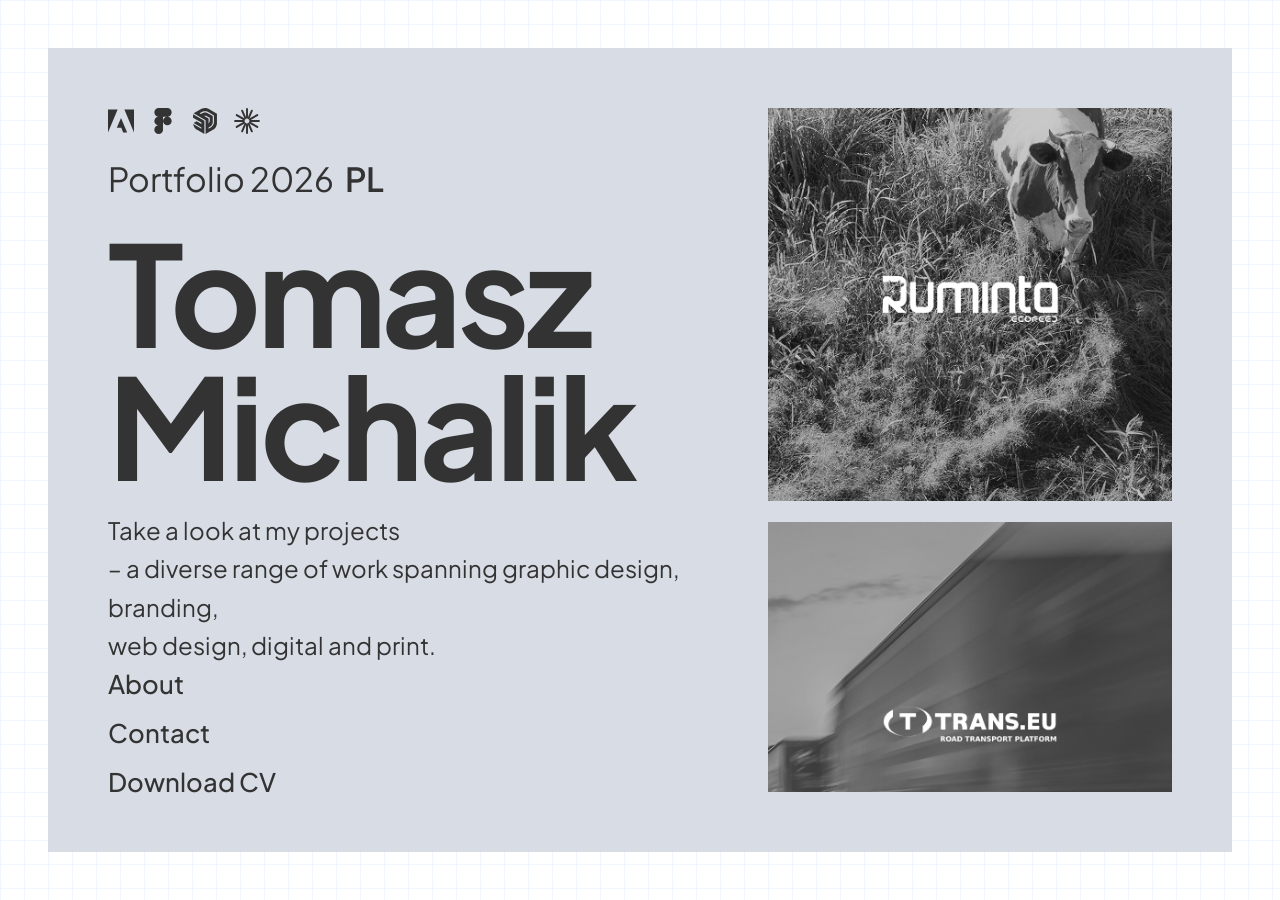
==== commit 579ce979: "malamut (miniatura + opis), logo #24, ukrycie vetamina - malamut: nowa miniatura, opis rozszerzony o" ====
--- a/index-en.html
+++ b/index-en.html
@@ -61,10 +61,6 @@
         <img src="images/eneon/miniatura.jpg" alt="eneon" loading="lazy">
         <div class="work__info"><h3>eneon</h3><p>New project</p><span class="work__cta">See more <span class="arrow">→</span></span></div>
       </a>
-      <a class="work" href="praca.html?id=5&lang=en">
-        <img src="images/vetamina/miniatura.jpg" alt="VetAnima" loading="lazy">
-        <div class="work__info"><h3>VetAnima</h3><p>Branding & packaging</p><span class="work__cta">See more <span class="arrow">→</span></span></div>
-      </a>
       <a class="work" href="praca.html?id=6&lang=en">
         <img src="images/logo/miniatura.jpg" alt="Logotypes" loading="lazy">
         <div class="work__info"><h3>Logotypes</h3><p>Logo design</p><span class="work__cta">See more <span class="arrow">→</span></span></div>
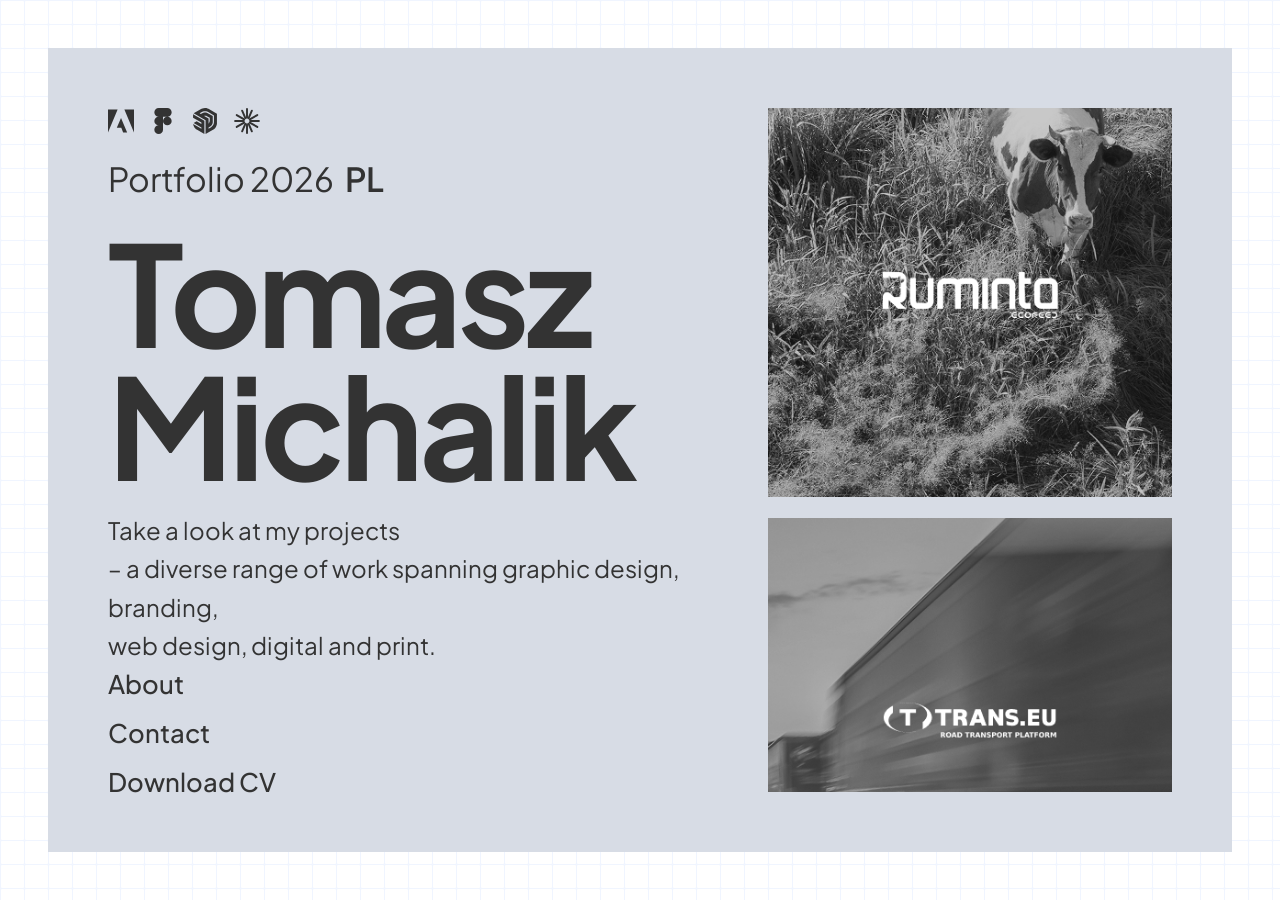
==== commit d79891eb: "Nowy projekt: podnośnik koszowy (BOCIEK); ukrycie eneon - podnośnik koszowy: układ jak salon masażu " ====
--- a/index-en.html
+++ b/index-en.html
@@ -57,9 +57,9 @@
         <img src="images/salon-masazu/miniatura.jpg" alt="massage salon" loading="lazy">
         <div class="work__info"><h3>massage salon</h3><p>New project</p><span class="work__cta">See more <span class="arrow">→</span></span></div>
       </a>
-      <a class="work" href="praca.html?id=9&lang=en">
-        <img src="images/eneon/miniatura.jpg" alt="eneon" loading="lazy">
-        <div class="work__info"><h3>eneon</h3><p>New project</p><span class="work__cta">See more <span class="arrow">→</span></span></div>
+      <a class="work" href="praca.html?id=10&lang=en">
+        <img src="images/podnosnik-koszowy/miniatura.jpg" alt="aerial work platform" loading="lazy">
+        <div class="work__info"><h3>aerial work platform</h3><p>New project</p><span class="work__cta">See more <span class="arrow">→</span></span></div>
       </a>
       <a class="work" href="praca.html?id=6&lang=en">
         <img src="images/logo/miniatura.jpg" alt="Logotypes" loading="lazy">
--- a/css/styles.css
+++ b/css/styles.css
@@ -652,6 +652,19 @@
 .proj-gallery--salon > :nth-child(4),
 .proj-gallery--salon > :nth-child(5) { grid-column: 2 / -1; height: auto; object-fit: contain; }   /* #4,#5 — szerokość jak #3, dociągnięte do prawej krawędzi */
 .proj-gallery--salon > :nth-child(6) { grid-column: 1; grid-row: 3; aspect-ratio: 1 / 1; height: auto; align-self: start; }   /* #7 — kafel w wielkości #2, pod #2 (lewa kolumna) */
+/* układ "podnosnik" — jak salon masażu: 3 małe kwadraty (lewa: #1,#2,#6), #3 duży, #4/#5 pełna szerokość */
+.proj-gallery--podnosnik {
+  grid-template-columns: repeat(3, 1fr);
+  grid-template-areas: none;
+  align-items: start;
+}
+.proj-gallery--podnosnik > img { object-fit: cover; }
+.proj-gallery--podnosnik > :nth-child(1) { grid-column: 1; grid-row: 1; aspect-ratio: 1 / 1; }   /* mały, lewo-góra */
+.proj-gallery--podnosnik > :nth-child(2) { grid-column: 1; grid-row: 2; aspect-ratio: 1 / 1; }   /* mały, lewo-środek */
+.proj-gallery--podnosnik > :nth-child(3) { grid-column: 2 / -1; grid-row: 1 / 3; align-self: stretch; }   /* duży, obok */
+.proj-gallery--podnosnik > :nth-child(4),
+.proj-gallery--podnosnik > :nth-child(5) { grid-column: 2 / -1; height: auto; object-fit: contain; }   /* pełna szerokość, dociągnięte do prawej */
+.proj-gallery--podnosnik > :nth-child(6) { grid-column: 1; grid-row: 3; aspect-ratio: 1 / 1; height: auto; align-self: start; }   /* mały, lewo-dół */
 .proj-gallery--pitd > img:nth-child(1)  { grid-area: p1;  }
 .proj-gallery--pitd > img:nth-child(2)  { grid-area: p2;  }
 .proj-gallery--pitd > img:nth-child(3)  { grid-area: p3;  }
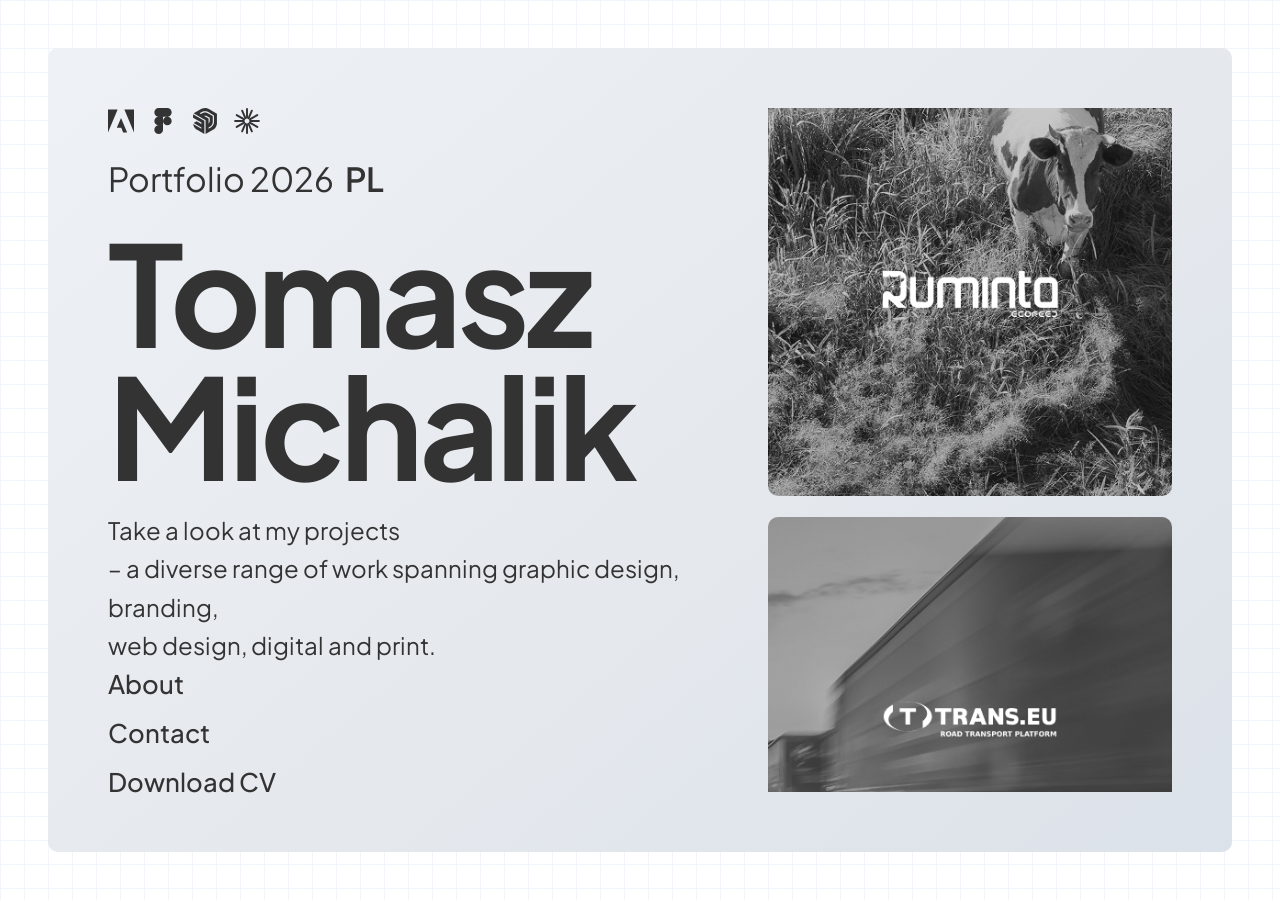
==== commit b8824f64: "Nowe CV + O mnie, zaokrąglenia, nowy kolor panelu z gradientem - CV zaktualizowane; O mnie: UI/UX, S" ====
--- a/index-en.html
+++ b/index-en.html
@@ -4,7 +4,7 @@
   <meta charset="utf-8">
   <meta name="viewport" content="width=device-width, initial-scale=1">
   <title>Tomasz Michalik — Portfolio 2026</title>
-  <meta name="description" content="Portfolio 2026 — Tomasz Michalik, UI / UX Designer. Selected work, approach and contact.">
+  <meta name="description" content="Portfolio 2026 — Tomasz Michalik, Graphic Designer. Campaigns, social media, branding, sales materials, trade fairs and web design.">
   <link rel="icon" href="favicon.svg" type="image/svg+xml">
   <link rel="preconnect" href="https://fonts.googleapis.com">
   <link rel="preconnect" href="https://fonts.gstatic.com" crossorigin>
@@ -49,6 +49,10 @@
         <img src="images/pitd/miniatura.jpg" alt="PITD" loading="lazy">
         <div class="work__info"><h3>PITD</h3><p>Reports & publications</p><span class="work__cta">See more <span class="arrow">→</span></span></div>
       </a>
+      <a class="work" href="praca.html?id=4&lang=en">
+        <img src="images/gray-lama/miniatura.jpg" alt="Gray Lama" loading="lazy">
+        <div class="work__info"><h3>Gray Lama</h3><p>Product design</p><span class="work__cta">See more <span class="arrow">→</span></span></div>
+      </a>
       <a class="work" href="praca.html?id=7&lang=en">
         <img src="images/malamut/miniatura.jpg" alt="malamut" loading="lazy">
         <div class="work__info"><h3>malamut</h3><p>Social media & AI film</p><span class="work__cta">See more <span class="arrow">→</span></span></div>
@@ -65,10 +69,6 @@
         <img src="images/logo/miniatura.jpg" alt="Logotypes" loading="lazy">
         <div class="work__info"><h3>Logotypes</h3><p>Logo design</p><span class="work__cta">See more <span class="arrow">→</span></span></div>
       </a>
-      <a class="work" href="https://portfolio-tomasz-michalik-2026.vercel.app/index-en" target="_blank" rel="noopener">
-        <img src="images/ux.jpg" alt="UI / UX Design" loading="lazy">
-        <div class="work__info"><h3>UI / UX Design</h3><p>Product portfolio</p><span class="work__cta">View portfolio <span class="arrow">→</span></span></div>
-      </a>
     </aside>
 
   </main>
--- a/css/styles.css
+++ b/css/styles.css
@@ -14,12 +14,12 @@
   --accent:    #333333;
   --accent-fg: #ffffff;
 
-  --green:     #D7DCE5;   /* kolor tła panelu strony głównej (dawniej zielony) */
+  --green:     #E5E9EE;   /* kolor tła panelu — jasny chłodny szary */
   --frame:     48px;      /* ramka dookoła hero */
 
   --maxw: 1180px;
   --gutter: clamp(20px, 5vw, 64px);
-  --radius: 0px;   /* surowy charakter — bez zaokrągleń */
+  --radius: 10px;   /* lekkie zaokrąglenia krawędzi */
 
   --font-body: "Plus Jakarta Sans", system-ui, -apple-system, "Segoe UI", Roboto, sans-serif;
   --font-head: "Plus Jakarta Sans", var(--font-body);
@@ -279,12 +279,13 @@
 }
 .home-frame {
   height: 100%;
-  background: var(--green);  /* zielony panel wewnątrz białej ramki */
+  background: linear-gradient(140deg, #EEF1F6 0%, #E5E9EE 55%, #DCE2E9 100%);  /* subtelny chłodny gradient */
   display: grid;
   grid-template-columns: 1fr clamp(340px, 38%, 560px);
   grid-template-rows: minmax(0, 1fr);   /* wiersz wypełnia panel → nav na dole, galeria scrolluje */
   gap: clamp(24px, 3vw, 56px);
   padding: 60px;            /* 60px od narożnika do treści */
+  border-radius: var(--radius);
 }
 
 /* lewa kolumna — blok tekstu u góry, nawigacja na dole */
@@ -340,6 +341,7 @@
   display: block; position: relative; flex: none; cursor: pointer;
   color: inherit; text-decoration: none;
   overflow: hidden; background: rgba(0,0,0,0.08);
+  border-radius: var(--radius);
   transition: transform 0.4s var(--ease), box-shadow 0.4s var(--ease);
 }
 .work img {
@@ -363,6 +365,7 @@
   display: inline-flex; align-items: center; gap: 8px;
   padding: 9px 16px; background: #fff; color: #333333;
   font-size: 0.85rem; font-weight: 700; letter-spacing: 0.01em;
+  border-radius: 8px;
 }
 .work__cta .arrow { transition: transform 0.3s var(--ease); }
 .work:hover .work__cta .arrow { transform: translateX(4px); }
@@ -402,9 +405,10 @@
   grid-template-rows: minmax(0, 1fr); gap: clamp(20px, 2.5vw, 48px);
 }
 .project-side {
-  background: var(--green); color: var(--fg);
+  background: linear-gradient(160deg, #EEF1F6 0%, #E5E9EE 55%, #DCE2E9 100%); color: var(--fg);
   padding: clamp(32px, 2.6vw, 48px);
   display: flex; flex-direction: column; min-height: 0; overflow: hidden;
+  border-radius: var(--radius);
 }
 .ps-projnav { display: flex; gap: 10px; margin-bottom: 22px; }
 .ps-home { font-size: clamp(16px, 1.5vw, 22px); font-weight: 500; position: relative; width: max-content; padding-bottom: 3px; }
@@ -563,12 +567,14 @@
 .proj-gallery img {
   width: 100%; height: 100%; object-fit: cover; display: block;
   background: var(--card); border: 1px solid var(--line);
+  border-radius: var(--radius);
 }
 /* box na film (np. malamut #4) — klip pod social media na szarym tle, bez przycinania */
 .proj-gallery .gal-video {
   width: 100%; height: 100%; position: relative; overflow: hidden;
   background: #d6d6d6; border: 1px solid var(--line);
   display: flex; align-items: center; justify-content: center;
+  border-radius: var(--radius);
 }
 .proj-gallery .gal-video video {
   width: 100%; height: 100%; object-fit: contain; display: block;
@@ -578,8 +584,8 @@
   color: #9a9a9a; font-weight: 500; letter-spacing: 2px; font-size: 14px;
 }
 /* układ "logo" — bento (23 kafle); kafel = ikona, po najechaniu zamienia się w logo */
-.proj-gallery--logo { grid-template-columns: repeat(3, 1fr); }
-.proj-gallery--logo > .logo-swap { position: relative; aspect-ratio: 1 / 1; background: #fff; border: 1px solid var(--line); overflow: hidden; }
+.proj-gallery--logo { grid-template-columns: repeat(4, 1fr); }
+.proj-gallery--logo > .logo-swap { position: relative; aspect-ratio: 1 / 1; background: #fff; border: 1px solid var(--line); overflow: hidden; border-radius: var(--radius); }
 .proj-gallery--logo > .logo-swap img {
   position: absolute; inset: 0; width: 100%; height: 100%; object-fit: contain;
   border: 0; background: transparent; padding: clamp(8px, 1vw, 18px);
@@ -649,9 +655,10 @@
 .proj-gallery--salon > :nth-child(1) { grid-column: 1; grid-row: 1; aspect-ratio: 1 / 1; }   /* #1 — mały, lewo-góra */
 .proj-gallery--salon > :nth-child(2) { grid-column: 1; grid-row: 2; aspect-ratio: 1 / 1; }   /* #2 — mały, lewo-dół */
 .proj-gallery--salon > :nth-child(3) { grid-column: 2 / -1; grid-row: 1 / 3; align-self: stretch; }   /* #3 — duży, obok (jak trans) */
-.proj-gallery--salon > :nth-child(4),
-.proj-gallery--salon > :nth-child(5) { grid-column: 2 / -1; height: auto; object-fit: contain; }   /* #4,#5 — szerokość jak #3, dociągnięte do prawej krawędzi */
-.proj-gallery--salon > :nth-child(6) { grid-column: 1; grid-row: 3; aspect-ratio: 1 / 1; height: auto; align-self: start; }   /* #7 — kafel w wielkości #2, pod #2 (lewa kolumna) */
+.proj-gallery--salon > :nth-child(4) { grid-column: 2 / -1; grid-row: 3 / span 3; height: auto; object-fit: contain; align-self: start; }   /* #4 — pełna szerokość (rozpięte na 3 wiersze, by lewe kwadraty stały ciasno) */
+.proj-gallery--salon > :nth-child(5) { grid-column: 2 / -1; grid-row: 6 / span 3; height: auto; object-fit: contain; align-self: start; }   /* #5 — pełna szerokość */
+.proj-gallery--salon > :nth-child(6) { grid-column: 1; grid-row: 3; aspect-ratio: 1 / 1; height: auto; align-self: start; }   /* #7 ulotki — lewo, rząd 3 */
+.proj-gallery--salon > :nth-child(7) { grid-column: 1; grid-row: 4; aspect-ratio: 1 / 1; height: auto; align-self: start; }   /* #6 karta — pod ulotkami, rząd 4 */
 /* układ "podnosnik" — jak salon masażu: 3 małe kwadraty (lewa: #1,#2,#6), #3 duży, #4/#5 pełna szerokość */
 .proj-gallery--podnosnik {
   grid-template-columns: repeat(3, 1fr);
@@ -662,9 +669,8 @@
 .proj-gallery--podnosnik > :nth-child(1) { grid-column: 1; grid-row: 1; aspect-ratio: 1 / 1; }   /* mały, lewo-góra */
 .proj-gallery--podnosnik > :nth-child(2) { grid-column: 1; grid-row: 2; aspect-ratio: 1 / 1; }   /* mały, lewo-środek */
 .proj-gallery--podnosnik > :nth-child(3) { grid-column: 2 / -1; grid-row: 1 / 3; align-self: stretch; }   /* duży, obok */
-.proj-gallery--podnosnik > :nth-child(4),
-.proj-gallery--podnosnik > :nth-child(5) { grid-column: 2 / -1; height: auto; object-fit: contain; }   /* pełna szerokość, dociągnięte do prawej */
-.proj-gallery--podnosnik > :nth-child(6) { grid-column: 1; grid-row: 3; aspect-ratio: 1 / 1; height: auto; align-self: start; }   /* mały, lewo-dół */
+.proj-gallery--podnosnik > :nth-child(4) { grid-column: 2 / -1; height: auto; object-fit: contain; }   /* #4 — pełna szerokość, dociągnięte do prawej */
+.proj-gallery--podnosnik > :nth-child(5) { grid-column: 1; grid-row: 3; aspect-ratio: 1 / 1; height: auto; align-self: start; }   /* #5 — mały kwadrat, lewo-dół */
 .proj-gallery--pitd > img:nth-child(1)  { grid-area: p1;  }
 .proj-gallery--pitd > img:nth-child(2)  { grid-area: p2;  }
 .proj-gallery--pitd > img:nth-child(3)  { grid-area: p3;  }
@@ -724,7 +730,7 @@
 .ab-topnav a::after { content: ""; position: absolute; left: 0; bottom: 0; height: 2px; width: 0; background: var(--fg); transition: width 0.3s var(--ease); }
 .ab-topnav a:hover::after { width: 100%; }
 /* przycisk Home (piktogram domku w kwadracie, czarno-biały) — podstrony */
-.home-btn, .ps-projnav a { display: inline-grid; place-items: center; width: 46px; height: 46px; background: #333; color: var(--green); transition: background 0.25s var(--ease); }
+.home-btn, .ps-projnav a { display: inline-grid; place-items: center; width: 46px; height: 46px; background: #333; color: var(--green); border-radius: var(--radius); transition: background 0.25s var(--ease); }
 .home-btn:hover, .ps-projnav a:hover { background: #fff; }
 .home-btn svg, .ps-projnav a svg { width: 22px; height: 22px; }
 .home-btn { margin-bottom: 22px; }
@@ -733,22 +739,22 @@
 .ps-top .home-btn, .ps-top .ps-projnav { margin-bottom: 0; }
 .ab-name { font-family: var(--font-head); font-weight: 700; font-size: clamp(2.2rem, 4vw, 3.4rem); line-height: 0.98; letter-spacing: -0.02em; }
 .ab-tags { display: flex; flex-wrap: wrap; gap: 8px; margin-top: 24px; }
-.ab-tags li { padding: 7px 14px; border: 1px solid rgba(0,0,0,0.22); font-size: 0.85rem; font-weight: 500; }
+.ab-tags li { padding: 7px 14px; border: 1px solid rgba(0,0,0,0.22); font-size: 0.85rem; font-weight: 500; border-radius: 8px; }
 .ab-facts { display: grid; grid-template-columns: repeat(auto-fit, minmax(120px, 1fr)); gap: 22px; margin-top: auto; padding-top: clamp(28px, 4vh, 48px); }
 .ab-facts .num { font-family: var(--font-head); font-size: clamp(1.8rem, 3vw, 2.6rem); font-weight: 700; line-height: 1; }
 .ab-facts .lbl { font-size: 0.85rem; opacity: 0.78; margin-top: 5px; }
-.about-photo { max-width: 640px; overflow: hidden; background: var(--card); border: 1px solid var(--line); margin-bottom: clamp(22px, 3vw, 40px); }
+.about-photo { max-width: 640px; overflow: hidden; background: var(--card); border: 1px solid var(--line); margin-bottom: clamp(22px, 3vw, 40px); border-radius: var(--radius); }
 .about-photo img { width: 100%; height: auto; display: block; }   /* oryginalny kadr — bez przycięcia */
 /* zdjęcie równo z górą szarego panelu (bez górnego paddingu treści) */
 body.about .pc-inner { padding-top: 0; }
 .about-desc { max-width: 60ch; }
-.about-desc .lead { font-size: clamp(1.05rem, 1.6vw, 1.35rem); }
+.about-desc .lead { font-size: clamp(1.05rem, 1.6vw, 1.35rem); color: var(--fg); }
 .about-desc p + p { margin-top: 16px; }
 
 /* Strona Kontakt — lista kontaktowa w zielonym panelu */
 .contact-list { display: flex; flex-direction: column; gap: 12px; margin-top: 28px; }
 .contact-list a { display: inline-flex; align-items: center; gap: 10px; font-size: clamp(1.05rem, 1.5vw, 1.3rem); font-weight: 600; position: relative; width: max-content; padding-bottom: 2px; }
-.contact-list a svg { width: 24px; height: 24px; flex-shrink: 0; padding: 6px; box-sizing: border-box; background: #333; color: var(--green); }
+.contact-list a svg { width: 24px; height: 24px; flex-shrink: 0; padding: 6px; box-sizing: border-box; background: #333; color: var(--green); border-radius: 7px; }
 .contact-list a::after { content: ""; position: absolute; left: 0; bottom: 0; height: 2px; width: 0; background: var(--fg); transition: width 0.3s var(--ease); }
 .contact-list a:hover::after { width: 100%; }
 .contact-note { margin-top: auto; padding-top: clamp(28px, 4vh, 48px); font-size: 0.9rem; opacity: 0.75; max-width: 36ch; }
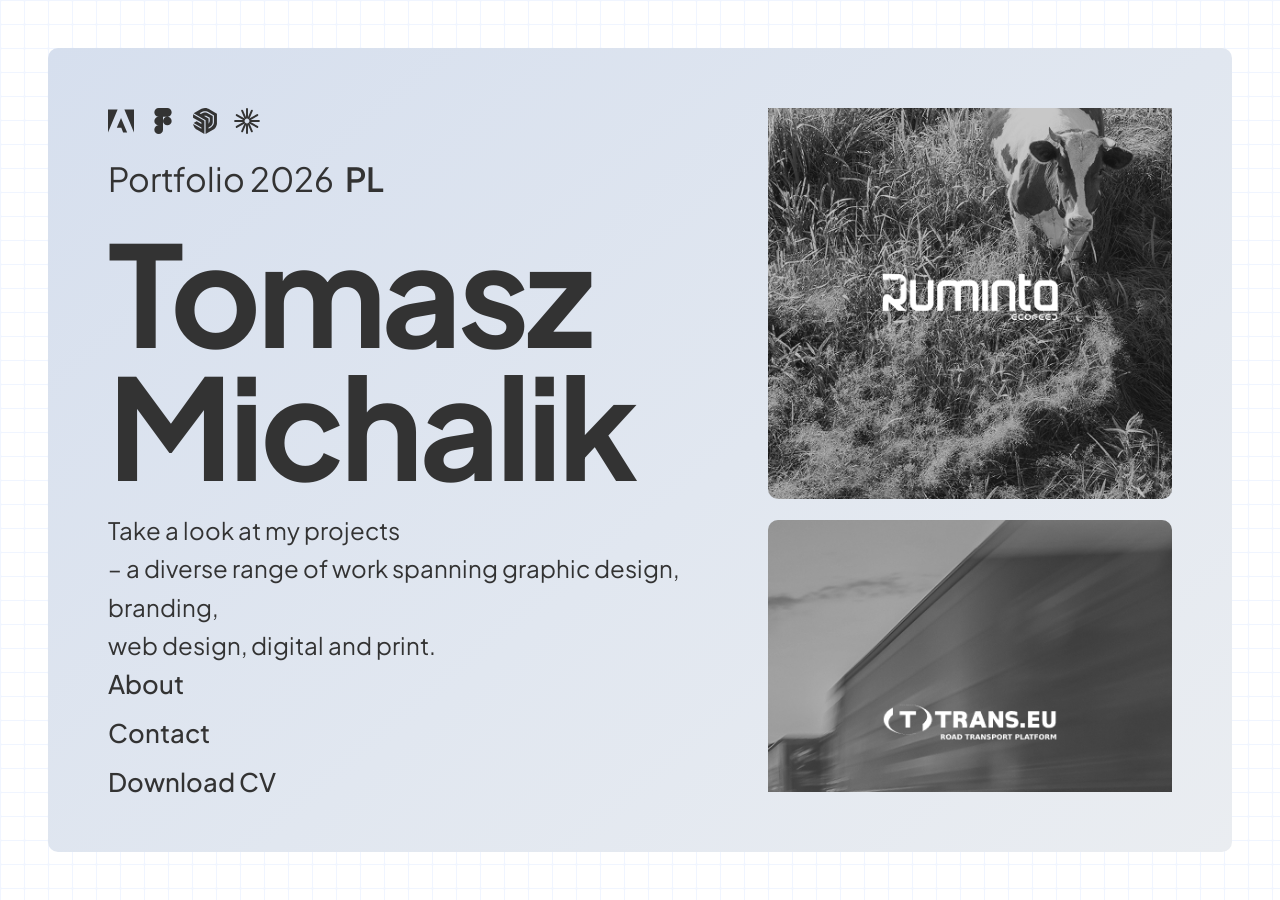
==== commit a8f22e6b: "Analityka: Vercel Web Analytics na wszystkich podstronach Co-Authored-By: Claude Opus 4.8 <noreply@a" ====
--- a/index-en.html
+++ b/index-en.html
@@ -74,5 +74,6 @@
   </main>
 
   <script src="js/main.js"></script>
+  <script defer src="/_vercel/insights/script.js"></script>
 </body>
 </html>
--- a/css/styles.css
+++ b/css/styles.css
@@ -279,7 +279,7 @@
 }
 .home-frame {
   height: 100%;
-  background: linear-gradient(140deg, #EEF1F6 0%, #E5E9EE 55%, #DCE2E9 100%);  /* subtelny chłodny gradient */
+  background: linear-gradient(140deg, #D6DFEE 0%, #E1E7F0 55%, #EAEDF1 100%);  /* subtelny gradient: od lekkiego niebieskiego do szarego */
   display: grid;
   grid-template-columns: 1fr clamp(340px, 38%, 560px);
   grid-template-rows: minmax(0, 1fr);   /* wiersz wypełnia panel → nav na dole, galeria scrolluje */
@@ -405,7 +405,7 @@
   grid-template-rows: minmax(0, 1fr); gap: clamp(20px, 2.5vw, 48px);
 }
 .project-side {
-  background: linear-gradient(160deg, #EEF1F6 0%, #E5E9EE 55%, #DCE2E9 100%); color: var(--fg);
+  background: linear-gradient(160deg, #D6DFEE 0%, #E1E7F0 55%, #EAEDF1 100%); color: var(--fg);
   padding: clamp(32px, 2.6vw, 48px);
   display: flex; flex-direction: column; min-height: 0; overflow: hidden;
   border-radius: var(--radius);
@@ -535,8 +535,10 @@
     "p8  p9  p9"
     "p10 p10 p11"
     "p10 p10 p12"
-    "p13 p13 p14"
-    "p13 p13 p15";
+    "p14 p13 p13"
+    "p15 p13 p13"
+    "p16 p16 p17"
+    "p16 p16 p18";
 }
 /* układ "graylama" — 15 grafik */
 .proj-gallery--graylama {
@@ -686,6 +688,9 @@
 .proj-gallery--pitd > img:nth-child(13) { grid-area: p13; }
 .proj-gallery--pitd > img:nth-child(14) { grid-area: p14; }
 .proj-gallery--pitd > img:nth-child(15) { grid-area: p15; }
+.proj-gallery--pitd > img:nth-child(16) { grid-area: p16; }
+.proj-gallery--pitd > img:nth-child(17) { grid-area: p17; }
+.proj-gallery--pitd > img:nth-child(18) { grid-area: p18; }
 .proj-gallery--graylama > img:nth-child(1)  { grid-area: l1;  }
 .proj-gallery--graylama > img:nth-child(2)  { grid-area: l2;  }
 .proj-gallery--graylama > img:nth-child(3)  { grid-area: l3;  }
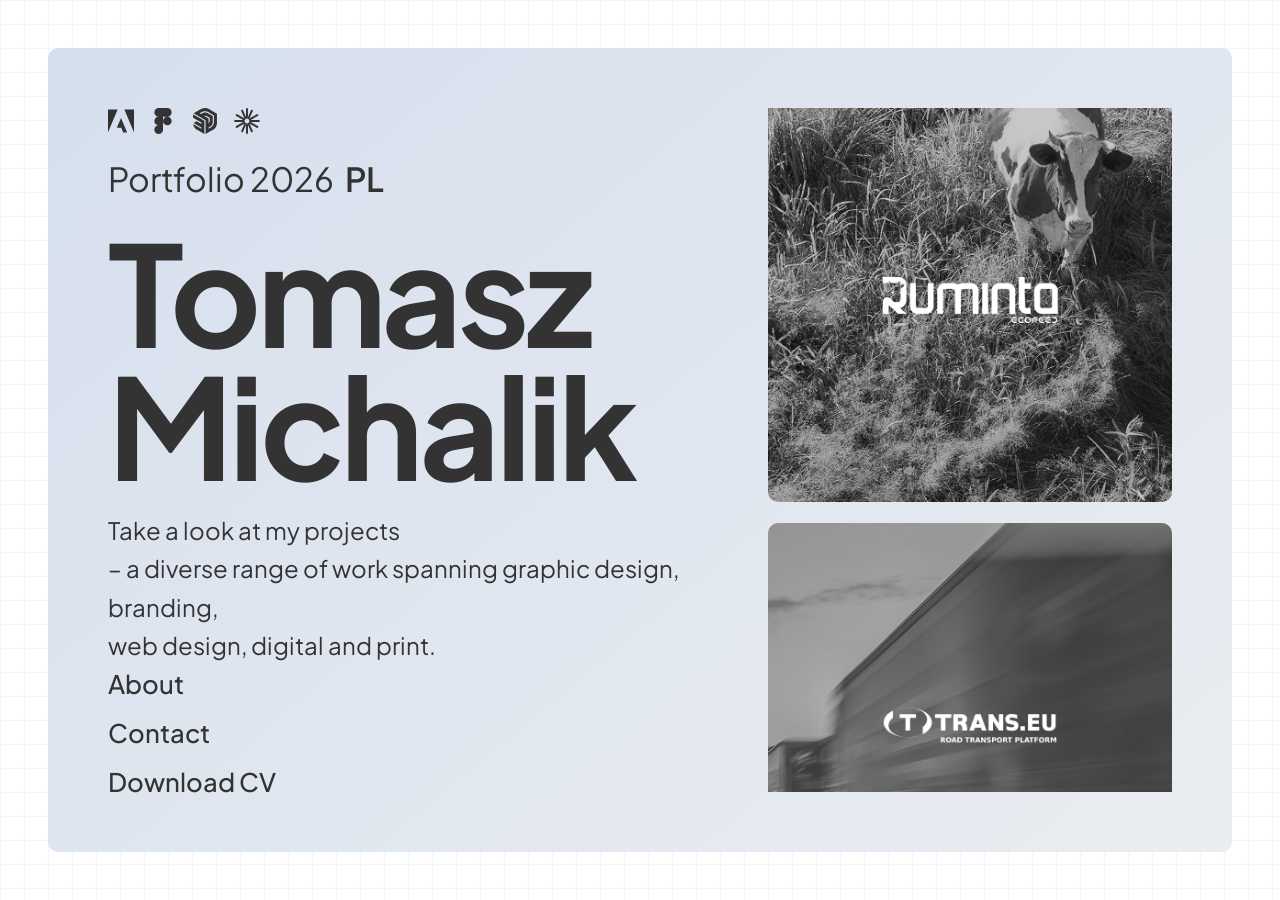
==== commit 0d1989b1: "Ladne adresy projektow /praca-<id> (analityka klikniec per projekt) - vercel.json: rewrite /praca-<i" ====
--- a/index-en.html
+++ b/index-en.html
@@ -37,35 +37,35 @@
 
     <!-- RIGHT COLUMN: vertical gallery (scrolls inside the column) -->
     <aside class="hero-gallery" aria-label="Selected work">
-      <a class="work" href="praca.html?id=1&lang=en">
+      <a class="work" href="praca-1?lang=en">
         <img src="images/ruminta/miniatura.jpg" alt="ruminta" loading="lazy">
         <div class="work__info"><h3>ruminta</h3><p>Visual identity</p><span class="work__cta">See more <span class="arrow">→</span></span></div>
       </a>
-      <a class="work" href="praca.html?id=2&lang=en">
+      <a class="work" href="praca-2?lang=en">
         <img src="images/trans/miniatura.jpg" alt="trans" loading="lazy">
         <div class="work__info"><h3>trans</h3><p>Trade-show & print</p><span class="work__cta">See more <span class="arrow">→</span></span></div>
       </a>
-      <a class="work" href="praca.html?id=3&lang=en">
+      <a class="work" href="praca-3?lang=en">
         <img src="images/pitd/miniatura.jpg" alt="PITD" loading="lazy">
         <div class="work__info"><h3>PITD</h3><p>Reports & publications</p><span class="work__cta">See more <span class="arrow">→</span></span></div>
       </a>
-      <a class="work" href="praca.html?id=4&lang=en">
+      <a class="work" href="praca-4?lang=en">
         <img src="images/gray-lama/miniatura.jpg" alt="Gray Lama" loading="lazy">
         <div class="work__info"><h3>Gray Lama</h3><p>Product design</p><span class="work__cta">See more <span class="arrow">→</span></span></div>
       </a>
-      <a class="work" href="praca.html?id=7&lang=en">
+      <a class="work" href="praca-7?lang=en">
         <img src="images/malamut/miniatura.jpg" alt="malamut" loading="lazy">
         <div class="work__info"><h3>malamut</h3><p>Social media & AI film</p><span class="work__cta">See more <span class="arrow">→</span></span></div>
       </a>
-      <a class="work" href="praca.html?id=8&lang=en">
+      <a class="work" href="praca-8?lang=en">
         <img src="images/salon-masazu/miniatura.jpg" alt="massage salon" loading="lazy">
         <div class="work__info"><h3>massage salon</h3><p>New project</p><span class="work__cta">See more <span class="arrow">→</span></span></div>
       </a>
-      <a class="work" href="praca.html?id=10&lang=en">
+      <a class="work" href="praca-10?lang=en">
         <img src="images/podnosnik-koszowy/miniatura.jpg" alt="aerial work platform" loading="lazy">
         <div class="work__info"><h3>aerial work platform</h3><p>New project</p><span class="work__cta">See more <span class="arrow">→</span></span></div>
       </a>
-      <a class="work" href="praca.html?id=6&lang=en">
+      <a class="work" href="praca-6?lang=en">
         <img src="images/logo/miniatura.jpg" alt="Logotypes" loading="lazy">
         <div class="work__info"><h3>Logotypes</h3><p>Logo design</p><span class="work__cta">See more <span class="arrow">→</span></span></div>
       </a>
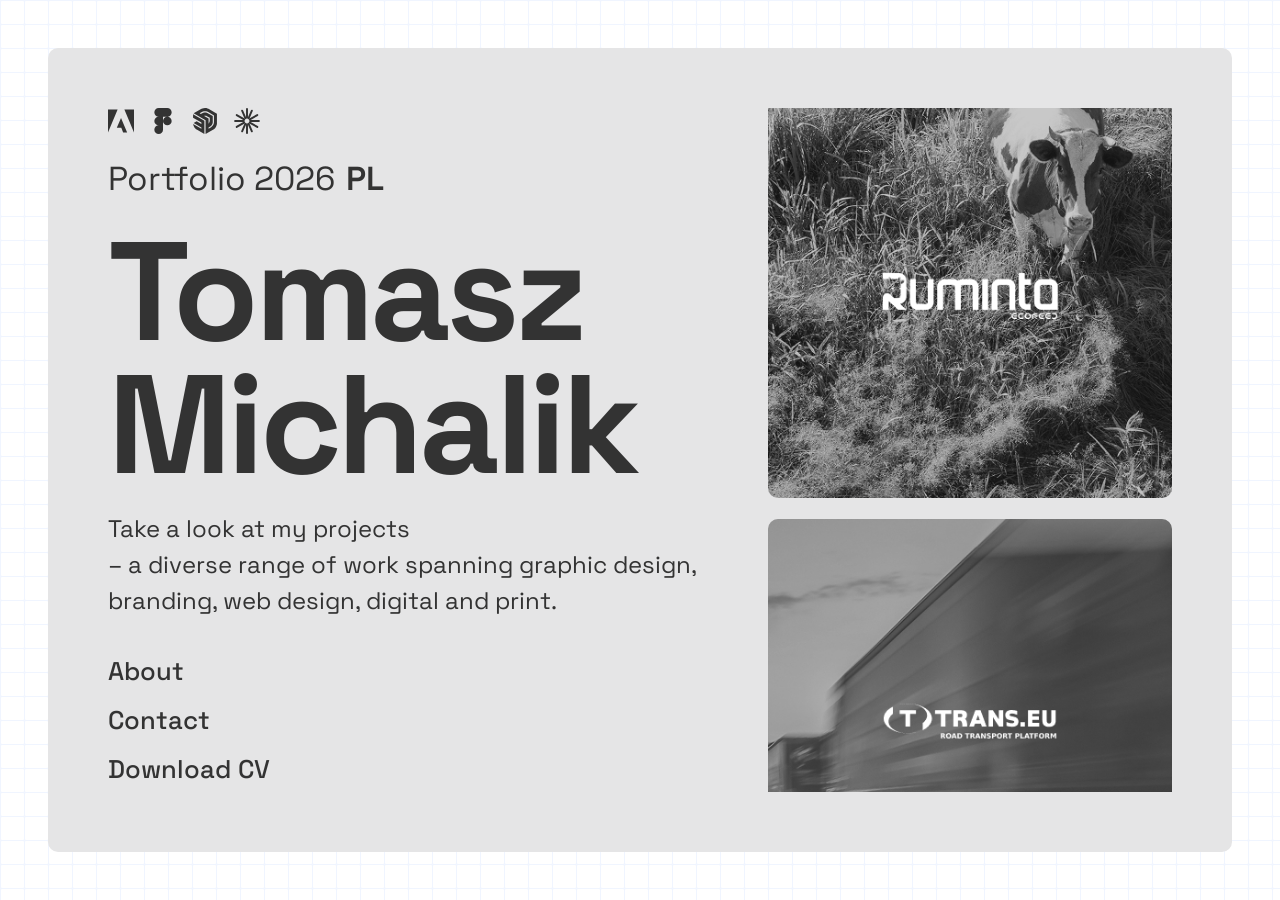
==== commit 0259cba9: "Typografia i tlo spojne z portfolio UI/UX + PRD v2.2 - font: Plus Jakarta Sans -> Space Grotesk (lin" ====
--- a/index-en.html
+++ b/index-en.html
@@ -8,7 +8,7 @@
   <link rel="icon" href="favicon.svg" type="image/svg+xml">
   <link rel="preconnect" href="https://fonts.googleapis.com">
   <link rel="preconnect" href="https://fonts.gstatic.com" crossorigin>
-  <link href="https://fonts.googleapis.com/css2?family=Plus+Jakarta+Sans:wght@300;400;500;600;700;800&display=swap" rel="stylesheet">
+  <link href="https://fonts.googleapis.com/css2?family=Space+Grotesk:wght@300;400;500;600;700&display=swap" rel="stylesheet">
   <link rel="stylesheet" href="css/styles.css">
 </head>
 <body class="home">
@@ -26,7 +26,7 @@
         </div>
         <a class="hero-eyebrow hero-lang" href="index.html" aria-label="Przełącz na polski">Portfolio 2026 <span class="lang">PL</span></a>
         <h1 class="hero-name">Tomasz<br>Michalik</h1>
-        <p class="hero-role">Take a look at my projects<br>– a diverse range of work spanning graphic design, branding,<br>web design, digital and print.</p>
+        <p class="hero-role">Take a look at my projects<br>– a diverse range of work spanning graphic design,<br>branding, web design, digital and print.</p>
       </div>
       <nav class="hero-nav" aria-label="Navigation">
         <a href="o-mnie-en.html">About</a>
--- a/css/styles.css
+++ b/css/styles.css
@@ -14,15 +14,15 @@
   --accent:    #333333;
   --accent-fg: #ffffff;
 
-  --green:     #E5E9EE;   /* kolor tła panelu — jasny chłodny szary */
+  --green:     #E5E5E6;   /* kolor tła panelu — płaski jasny szary (jak w portfolio UI/UX) */
   --frame:     48px;      /* ramka dookoła hero */
 
   --maxw: 1180px;
   --gutter: clamp(20px, 5vw, 64px);
   --radius: 10px;   /* lekkie zaokrąglenia krawędzi */
 
-  --font-body: "Plus Jakarta Sans", system-ui, -apple-system, "Segoe UI", Roboto, sans-serif;
-  --font-head: "Plus Jakarta Sans", var(--font-body);
+  --font-body: "Space Grotesk", system-ui, -apple-system, "Segoe UI", Roboto, sans-serif;
+  --font-head: "Space Grotesk", var(--font-body);
 
   --ease: cubic-bezier(0.22, 1, 0.36, 1);
   --dur: 0.6s;
@@ -279,7 +279,7 @@
 }
 .home-frame {
   height: 100%;
-  background: linear-gradient(140deg, #D6DFEE 0%, #E1E7F0 55%, #EAEDF1 100%);  /* subtelny gradient: od lekkiego niebieskiego do szarego */
+  background: var(--green);  /* płaskie tło (jak w portfolio UI/UX) */
   display: grid;
   grid-template-columns: 1fr clamp(340px, 38%, 560px);
   grid-template-rows: minmax(0, 1fr);   /* wiersz wypełnia panel → nav na dole, galeria scrolluje */
@@ -313,7 +313,7 @@
   font-size: clamp(3.4rem, 11vw, 140px); line-height: 0.95; letter-spacing: -0.03em;
   margin: 0.1em 0 0.14em;
 }
-.hero-role { font-size: 24px; font-weight: 400; }
+.hero-role { font-size: clamp(17px, 1.9vw, 24px); font-weight: 400; line-height: 1.5; }
 .hero-nav { display: flex; flex-direction: column; gap: 6px; align-self: end; }
 .hero-nav a {
   width: max-content; font-size: clamp(1.2rem, 2.2vw, 1.6rem); font-weight: 500;
@@ -405,7 +405,7 @@
   grid-template-rows: minmax(0, 1fr); gap: clamp(20px, 2.5vw, 48px);
 }
 .project-side {
-  background: linear-gradient(160deg, #D6DFEE 0%, #E1E7F0 55%, #EAEDF1 100%); color: var(--fg);
+  background: var(--green); color: var(--fg);
   padding: clamp(32px, 2.6vw, 48px);
   display: flex; flex-direction: column; min-height: 0; overflow: hidden;
   border-radius: var(--radius);
